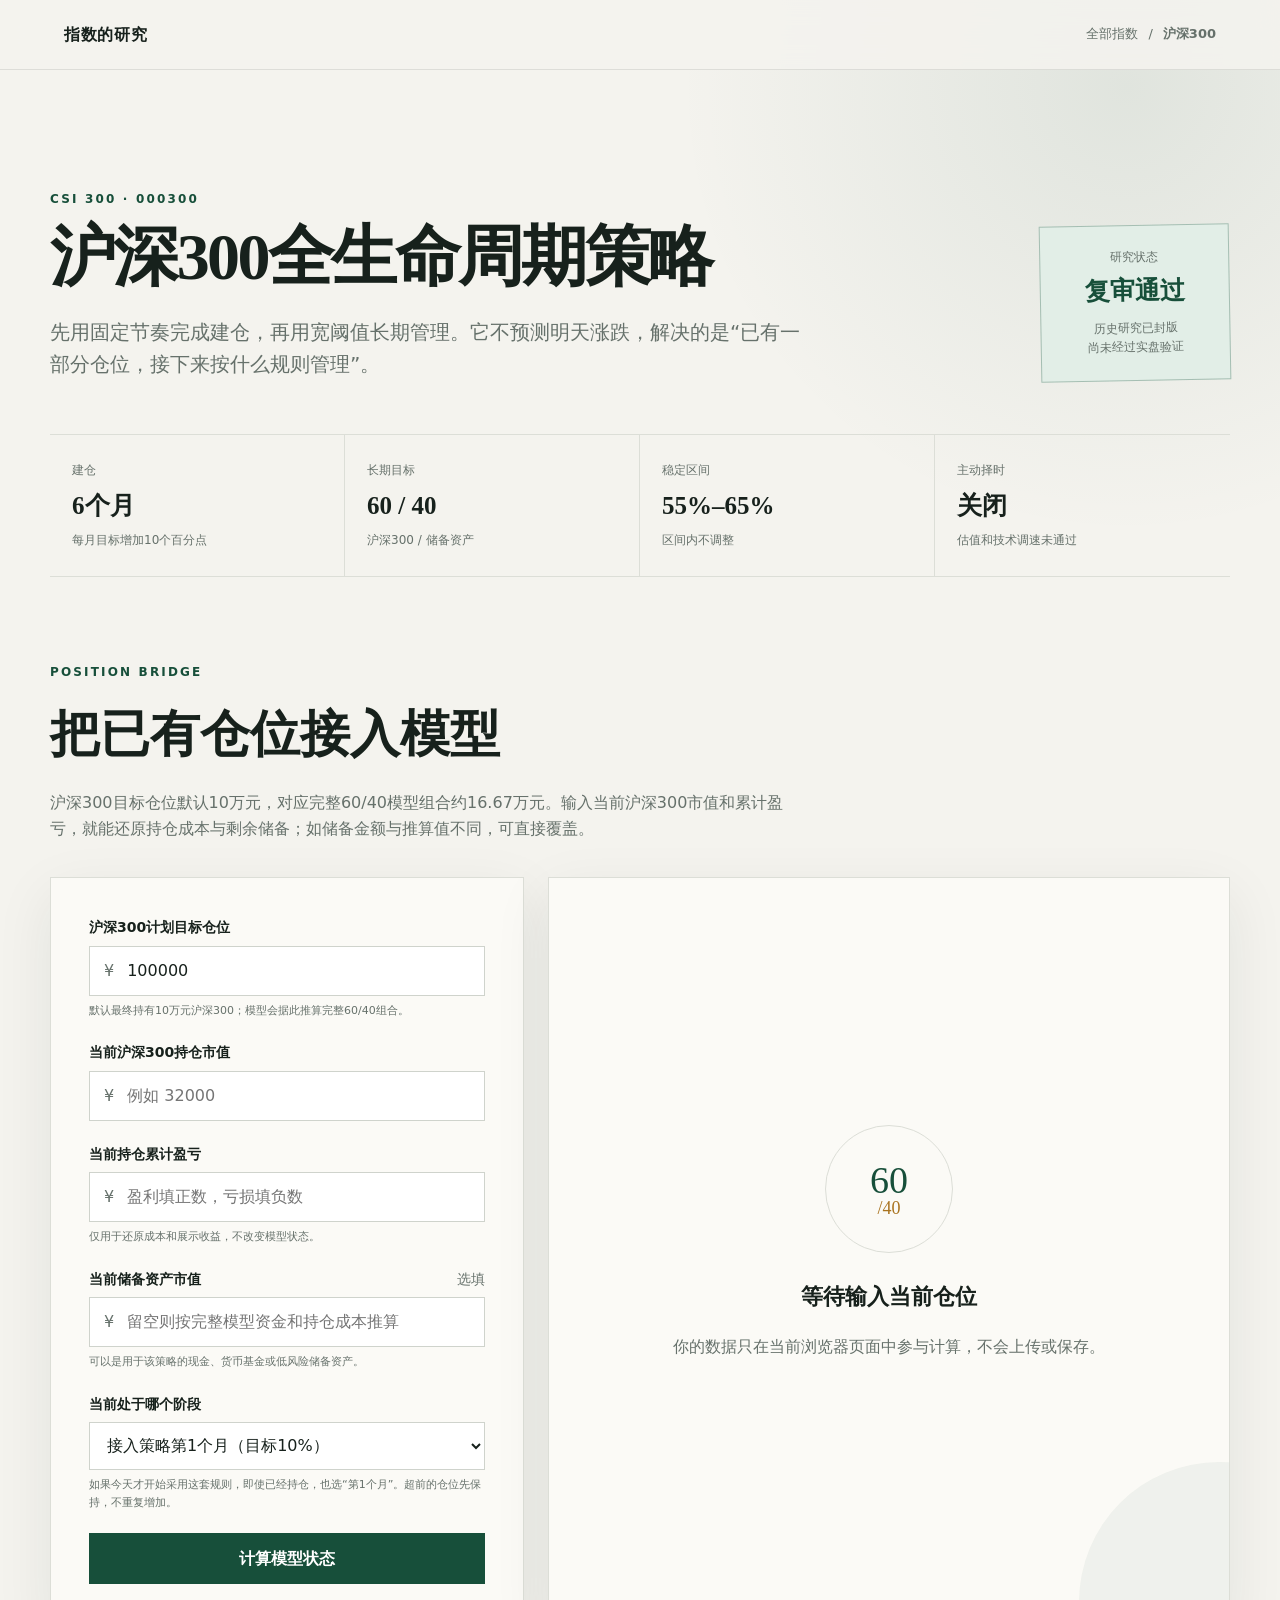
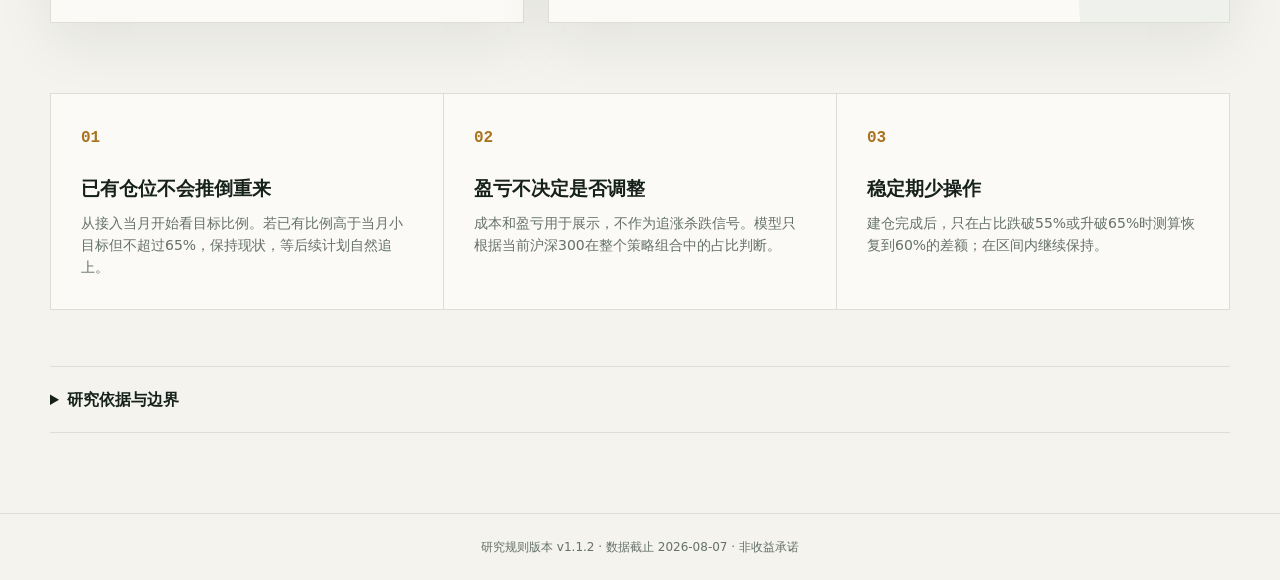
==== hs300/index.html @ 4875aefa "上线沪深300指数研究页面" ====
<!doctype html>
<html lang="zh-CN">
<head>
  <meta charset="utf-8">
  <meta name="viewport" content="width=device-width, initial-scale=1">
  <meta name="description" content="沪深300固定6个月建仓与60/40阈值再平衡研究。">
  <title>沪深300全生命周期策略｜指数的研究</title>
  <link rel="stylesheet" href="../assets/styles.css">
</head>
<body>
  <header class="site-header">
    <a class="brand" href="../">指数的研究</a>
    <nav aria-label="当前位置"><a href="../">全部指数</a><span>/</span><strong>沪深300</strong></nav>
  </header>

  <main class="strategy-shell">
    <section class="hero strategy-hero">
      <div>
        <p class="eyebrow">CSI 300 · 000300</p>
        <h1>沪深300全生命周期策略</h1>
        <p class="hero-copy">先用固定节奏完成建仓，再用宽阈值长期管理。它不预测明天涨跌，解决的是“已有一部分仓位，接下来按什么规则管理”。</p>
      </div>
      <div class="review-stamp">
        <span>研究状态</span>
        <strong>复审通过</strong>
        <small>历史研究已封版<br>尚未经过实盘验证</small>
      </div>
    </section>

    <section class="rule-strip" aria-label="策略规则摘要">
      <div><span>建仓</span><strong>6个月</strong><small>每月目标增加10个百分点</small></div>
      <div><span>长期目标</span><strong>60 / 40</strong><small>沪深300 / 储备资产</small></div>
      <div><span>稳定区间</span><strong>55%–65%</strong><small>区间内不调整</small></div>
      <div><span>主动择时</span><strong>关闭</strong><small>估值和技术调速未通过</small></div>
    </section>

    <section class="calculator-section">
      <div class="section-heading">
        <p class="eyebrow">POSITION BRIDGE</p>
        <h2>把已有仓位接入模型</h2>
        <p>沪深300目标仓位默认10万元，对应完整60/40模型组合约16.67万元。输入当前沪深300市值和累计盈亏，就能还原持仓成本与剩余储备；如储备金额与推算值不同，可直接覆盖。</p>
      </div>

      <div class="calculator-grid">
        <form id="position-form" class="input-card" novalidate>
          <div class="field">
            <label for="capital">沪深300计划目标仓位</label>
            <div class="money-input"><span>¥</span><input id="capital" name="capital" type="number" min="1" step="100" value="100000" inputmode="decimal"></div>
            <small>默认最终持有10万元沪深300；模型会据此推算完整60/40组合。</small>
          </div>

          <div class="field">
            <label for="market-value">当前沪深300持仓市值</label>
            <div class="money-input"><span>¥</span><input id="market-value" name="marketValue" type="number" min="0" step="100" placeholder="例如 32000" inputmode="decimal" required></div>
          </div>

          <div class="field">
            <label for="profit-loss">当前持仓累计盈亏</label>
            <div class="money-input"><span>¥</span><input id="profit-loss" name="profitLoss" type="number" step="100" placeholder="盈利填正数，亏损填负数" inputmode="decimal" required></div>
            <small>仅用于还原成本和展示收益，不改变模型状态。</small>
          </div>

          <div class="field">
            <label for="reserve">当前储备资产市值 <span class="optional">选填</span></label>
            <div class="money-input"><span>¥</span><input id="reserve" name="reserve" type="number" min="0" step="100" placeholder="留空则按完整模型资金和持仓成本推算" inputmode="decimal"></div>
            <small>可以是用于该策略的现金、货币基金或低风险储备资产。</small>
          </div>

          <div class="field">
            <label for="phase">当前处于哪个阶段</label>
            <select id="phase" name="phase">
              <option value="1">接入策略第1个月（目标10%）</option>
              <option value="2">建仓第2个月（目标20%）</option>
              <option value="3">建仓第3个月（目标30%）</option>
              <option value="4">建仓第4个月（目标40%）</option>
              <option value="5">建仓第5个月（目标50%）</option>
              <option value="6">建仓第6个月（校准至60%）</option>
              <option value="steady">已完成建仓（60/40稳定期）</option>
            </select>
            <small>如果今天才开始采用这套规则，即使已经持仓，也选“第1个月”。超前的仓位先保持，不重复增加。</small>
          </div>

          <button class="primary-button" type="submit">计算模型状态</button>
          <p id="form-error" class="form-error" role="alert" hidden></p>
        </form>

        <section id="result-card" class="result-card empty" aria-live="polite">
          <div class="empty-state">
            <div class="empty-icon">60<span>/40</span></div>
            <h3>等待输入当前仓位</h3>
            <p>你的数据只在当前浏览器页面中参与计算，不会上传或保存。</p>
          </div>
        </section>
      </div>
    </section>

    <section class="explain-grid">
      <article>
        <span class="step-no">01</span>
        <h3>已有仓位不会推倒重来</h3>
        <p>从接入当月开始看目标比例。若已有比例高于当月小目标但不超过65%，保持现状，等后续计划自然追上。</p>
      </article>
      <article>
        <span class="step-no">02</span>
        <h3>盈亏不决定是否调整</h3>
        <p>成本和盈亏用于展示，不作为追涨杀跌信号。模型只根据当前沪深300在整个策略组合中的占比判断。</p>
      </article>
      <article>
        <span class="step-no">03</span>
        <h3>稳定期少操作</h3>
        <p>建仓完成后，只在占比跌破55%或升破65%时测算恢复到60%的差额；在区间内继续保持。</p>
      </article>
    </section>

    <details class="methodology">
      <summary>研究依据与边界</summary>
      <div>
        <p>研究比较了立即、3个月、6个月、12个月以及估值/技术调速等候选。固定6个月方案在收益、建仓回撤和现金拖累之间更均衡；主动调速未显示稳健优势，因此没有进入最终规则。</p>
        <ul>
          <li>历史多起点研究不等于未来收益保证。</li>
          <li>模型采用沪深300全收益口径评估财富，页面不提供实时行情。</li>
          <li>测算差额是规则模型输出，不是订单，也未计入具体基金申赎、滑点、税费和个人约束。</li>
          <li>页面不联网读取账户；输入离开或刷新后即清空。</li>
        </ul>
      </div>
    </details>
  </main>

  <footer class="site-footer">研究规则版本 v1.1.2 · 数据截止 2026-08-07 · 非收益承诺</footer>
  <script src="../assets/hs300.js" defer></script>
</body>
</html>
---- assets/styles.css ----
:root {
  --bg: #f4f3ee;
  --paper: #fbfaf6;
  --ink: #17211c;
  --muted: #66716b;
  --line: #dcded7;
  --green: #174f3a;
  --green-soft: #e2eee7;
  --gold: #a9731f;
  --red: #a04435;
  --red-soft: #f8e9e5;
  --blue-soft: #e8eef4;
  --shadow: 0 18px 55px rgba(25, 42, 33, 0.08);
}

* { box-sizing: border-box; }

html { color-scheme: light; }

body {
  margin: 0;
  background:
    radial-gradient(circle at 88% 4%, rgba(23, 79, 58, 0.09), transparent 28rem),
    var(--bg);
  color: var(--ink);
  font-family: Inter, "PingFang SC", "Microsoft YaHei", system-ui, sans-serif;
  line-height: 1.6;
}

a { color: inherit; }

.site-header {
  min-height: 70px;
  padding: 0 clamp(20px, 5vw, 72px);
  display: flex;
  align-items: center;
  justify-content: space-between;
  border-bottom: 1px solid rgba(23, 33, 28, 0.1);
  background: rgba(244, 243, 238, 0.88);
  backdrop-filter: blur(14px);
  position: sticky;
  top: 0;
  z-index: 10;
}

.brand { font-weight: 750; letter-spacing: 0.04em; text-decoration: none; }
.header-note, .site-header nav { color: var(--muted); font-size: 13px; }
.site-header nav { display: flex; gap: 10px; align-items: center; }
.site-header nav a { text-decoration: none; }
.site-header nav a:hover { color: var(--green); }

.home-shell, .strategy-shell {
  width: min(1180px, calc(100% - 40px));
  margin: 0 auto;
}

.hero { padding: clamp(60px, 10vw, 120px) 0 54px; }
.home-hero { max-width: 880px; }
.strategy-hero { display: flex; justify-content: space-between; gap: 40px; align-items: flex-end; }
.strategy-hero > div:first-child { max-width: 790px; }
.eyebrow { margin: 0 0 12px; color: var(--green); font-size: 12px; font-weight: 800; letter-spacing: 0.18em; }
h1 { margin: 0; font-family: Georgia, "Songti SC", serif; font-size: clamp(40px, 6.5vw, 76px); line-height: 1.08; letter-spacing: -0.04em; font-weight: 600; }
.strategy-hero h1 { font-size: clamp(38px, 5.5vw, 66px); }
.hero-copy { max-width: 760px; margin: 24px 0 0; color: var(--muted); font-size: clamp(16px, 2vw, 20px); }

.review-stamp {
  flex: 0 0 190px;
  padding: 22px;
  border: 1px solid rgba(23, 79, 58, 0.3);
  background: var(--green-soft);
  text-align: center;
  transform: rotate(-1deg);
}
.review-stamp span, .review-stamp small { display: block; color: var(--muted); font-size: 12px; }
.review-stamp strong { display: block; margin: 4px 0 8px; color: var(--green); font-family: Georgia, "Songti SC", serif; font-size: 25px; }

.research-grid { display: grid; grid-template-columns: 2fr 1fr; gap: 22px; padding-bottom: 90px; }
.research-card { display: block; padding: 32px; border: 1px solid var(--line); background: var(--paper); box-shadow: var(--shadow); text-decoration: none; transition: transform 180ms ease, border-color 180ms ease; }
a.research-card:hover { transform: translateY(-4px); border-color: rgba(23,79,58,.45); }
.card-topline { display: flex; justify-content: space-between; gap: 12px; align-items: center; }
.index-code { font-family: ui-monospace, monospace; color: var(--muted); }
.status-badge { padding: 4px 9px; border-radius: 99px; font-size: 11px; font-weight: 700; }
.accepted { background: var(--green-soft); color: var(--green); }
.pending { background: #ecece8; color: var(--muted); }
.research-card h2 { margin: 32px 0 8px; font-family: Georgia, "Songti SC", serif; font-size: 36px; }
.research-card p { color: var(--muted); }
.card-metrics { display: flex; flex-wrap: wrap; gap: 20px; padding: 28px 0; margin-top: 24px; border-top: 1px solid var(--line); }
.card-metrics span { display: flex; flex-direction: column; color: var(--muted); font-size: 12px; }
.card-metrics b { color: var(--ink); font-size: 18px; }
.card-link { color: var(--green); font-weight: 700; }
.muted-card { box-shadow: none; opacity: .75; }

.rule-strip {
  display: grid;
  grid-template-columns: repeat(4, 1fr);
  border-top: 1px solid var(--line);
  border-bottom: 1px solid var(--line);
}
.rule-strip > div { padding: 26px 22px; border-right: 1px solid var(--line); }
.rule-strip > div:last-child { border-right: 0; }
.rule-strip span, .rule-strip small { display: block; color: var(--muted); font-size: 12px; }
.rule-strip strong { display: block; margin: 5px 0; font-family: Georgia, "Songti SC", serif; font-size: 25px; }

.calculator-section { padding: 86px 0 70px; }
.section-heading { max-width: 750px; margin-bottom: 36px; }
.section-heading h2 { margin: 0; font-family: Georgia, "Songti SC", serif; font-size: clamp(32px, 4.5vw, 50px); }
.section-heading > p:last-child { color: var(--muted); font-size: 16px; }
.calculator-grid { display: grid; grid-template-columns: minmax(330px, .82fr) minmax(420px, 1.18fr); gap: 24px; align-items: stretch; }
.input-card, .result-card { min-height: 650px; padding: clamp(24px, 3vw, 38px); border: 1px solid var(--line); background: var(--paper); box-shadow: var(--shadow); }
.field { margin-bottom: 22px; }
.field label { display: flex; justify-content: space-between; margin-bottom: 7px; font-weight: 700; font-size: 14px; }
.field small { display: block; margin-top: 6px; color: var(--muted); font-size: 11px; }
.optional { color: var(--muted); font-weight: 400; }
.money-input { display: flex; align-items: center; border: 1px solid #cfd3cc; background: white; }
.money-input:focus-within { outline: 2px solid rgba(23,79,58,.18); border-color: var(--green); }
.money-input span { padding-left: 14px; color: var(--muted); }
input, select { width: 100%; border: 0; background: white; color: var(--ink); font: inherit; min-height: 48px; padding: 11px 13px; outline: none; }
select { border: 1px solid #cfd3cc; }
.primary-button { width: 100%; min-height: 51px; border: 0; background: var(--green); color: white; font: inherit; font-weight: 750; cursor: pointer; }
.primary-button:hover { background: #103d2c; }
.form-error { padding: 10px 12px; background: var(--red-soft); color: var(--red); font-size: 13px; }

.result-card { position: relative; overflow: hidden; }
.result-card::after { content: ""; position: absolute; width: 280px; height: 280px; border-radius: 50%; right: -130px; bottom: -120px; background: rgba(23,79,58,.05); }
.empty-state { height: 100%; display: flex; flex-direction: column; justify-content: center; align-items: center; text-align: center; color: var(--muted); }
.empty-icon { width: 128px; height: 128px; border: 1px solid var(--line); border-radius: 50%; display: grid; place-content: center; color: var(--green); font: 38px/1 Georgia, serif; }
.empty-icon span { font-size: 18px; color: var(--gold); }
.empty-state h3 { margin: 26px 0 4px; color: var(--ink); font-size: 22px; }

.result-head { display: flex; justify-content: space-between; gap: 20px; align-items: flex-start; padding-bottom: 24px; border-bottom: 1px solid var(--line); }
.result-head .eyebrow { margin-bottom: 4px; }
.result-head h3 { margin: 0; font-family: Georgia, "Songti SC", serif; font-size: 31px; }
.action-badge { flex: 0 0 auto; padding: 7px 11px; border-radius: 4px; background: var(--blue-soft); color: #345064; font-size: 12px; font-weight: 800; }
.action-badge.add { background: var(--green-soft); color: var(--green); }
.action-badge.reduce { background: var(--red-soft); color: var(--red); }
.big-number { padding: 34px 0 30px; }
.big-number span { color: var(--muted); font-size: 13px; }
.big-number strong { display: block; font-family: Georgia, "Songti SC", serif; font-size: clamp(42px, 6vw, 68px); line-height: 1.1; }
.big-number small { color: var(--muted); }
.result-metrics { display: grid; grid-template-columns: repeat(2, 1fr); border-top: 1px solid var(--line); border-left: 1px solid var(--line); }
.result-metrics div { padding: 17px; border-right: 1px solid var(--line); border-bottom: 1px solid var(--line); }
.result-metrics span { display: block; color: var(--muted); font-size: 11px; }
.result-metrics strong { font-size: 18px; }
.result-reason { margin: 25px 0 0; padding: 16px 18px; border-left: 3px solid var(--green); background: var(--green-soft); font-size: 14px; }
.result-warning { margin-top: 14px; color: var(--muted); font-size: 11px; }

.explain-grid { display: grid; grid-template-columns: repeat(3, 1fr); gap: 1px; background: var(--line); border: 1px solid var(--line); margin-bottom: 56px; }
.explain-grid article { padding: 30px; background: var(--paper); }
.step-no { color: var(--gold); font-family: ui-monospace, monospace; font-weight: 800; }
.explain-grid h3 { margin: 22px 0 8px; }
.explain-grid p { margin: 0; color: var(--muted); font-size: 14px; }
.methodology { margin-bottom: 80px; border-top: 1px solid var(--line); border-bottom: 1px solid var(--line); }
.methodology summary { padding: 20px 0; cursor: pointer; font-weight: 750; }
.methodology > div { max-width: 850px; padding: 0 0 24px; color: var(--muted); font-size: 14px; }

.site-footer { padding: 24px 20px; border-top: 1px solid var(--line); color: var(--muted); text-align: center; font-size: 12px; }

@media (max-width: 820px) {
  .strategy-hero { align-items: flex-start; flex-direction: column; }
  .review-stamp { align-self: flex-start; }
  .research-grid, .calculator-grid { grid-template-columns: 1fr; }
  .rule-strip { grid-template-columns: repeat(2, 1fr); }
  .rule-strip > div:nth-child(2) { border-right: 0; }
  .rule-strip > div:nth-child(-n+2) { border-bottom: 1px solid var(--line); }
  .input-card, .result-card { min-height: auto; }
  .result-card { min-height: 520px; }
  .explain-grid { grid-template-columns: 1fr; }
}

@media (max-width: 520px) {
  .home-shell, .strategy-shell { width: min(100% - 28px, 1180px); }
  .site-header { padding: 0 14px; }
  .site-header nav strong, .header-note { display: none; }
  .hero { padding-top: 48px; }
  h1 { font-size: 41px; }
  .rule-strip { margin-left: -14px; margin-right: -14px; }
  .rule-strip > div { padding: 20px 14px; }
  .calculator-section { padding-top: 60px; }
  .input-card, .result-card { padding: 22px 18px; }
  .result-head { flex-direction: column; }
  .big-number strong { font-size: 44px; }
}
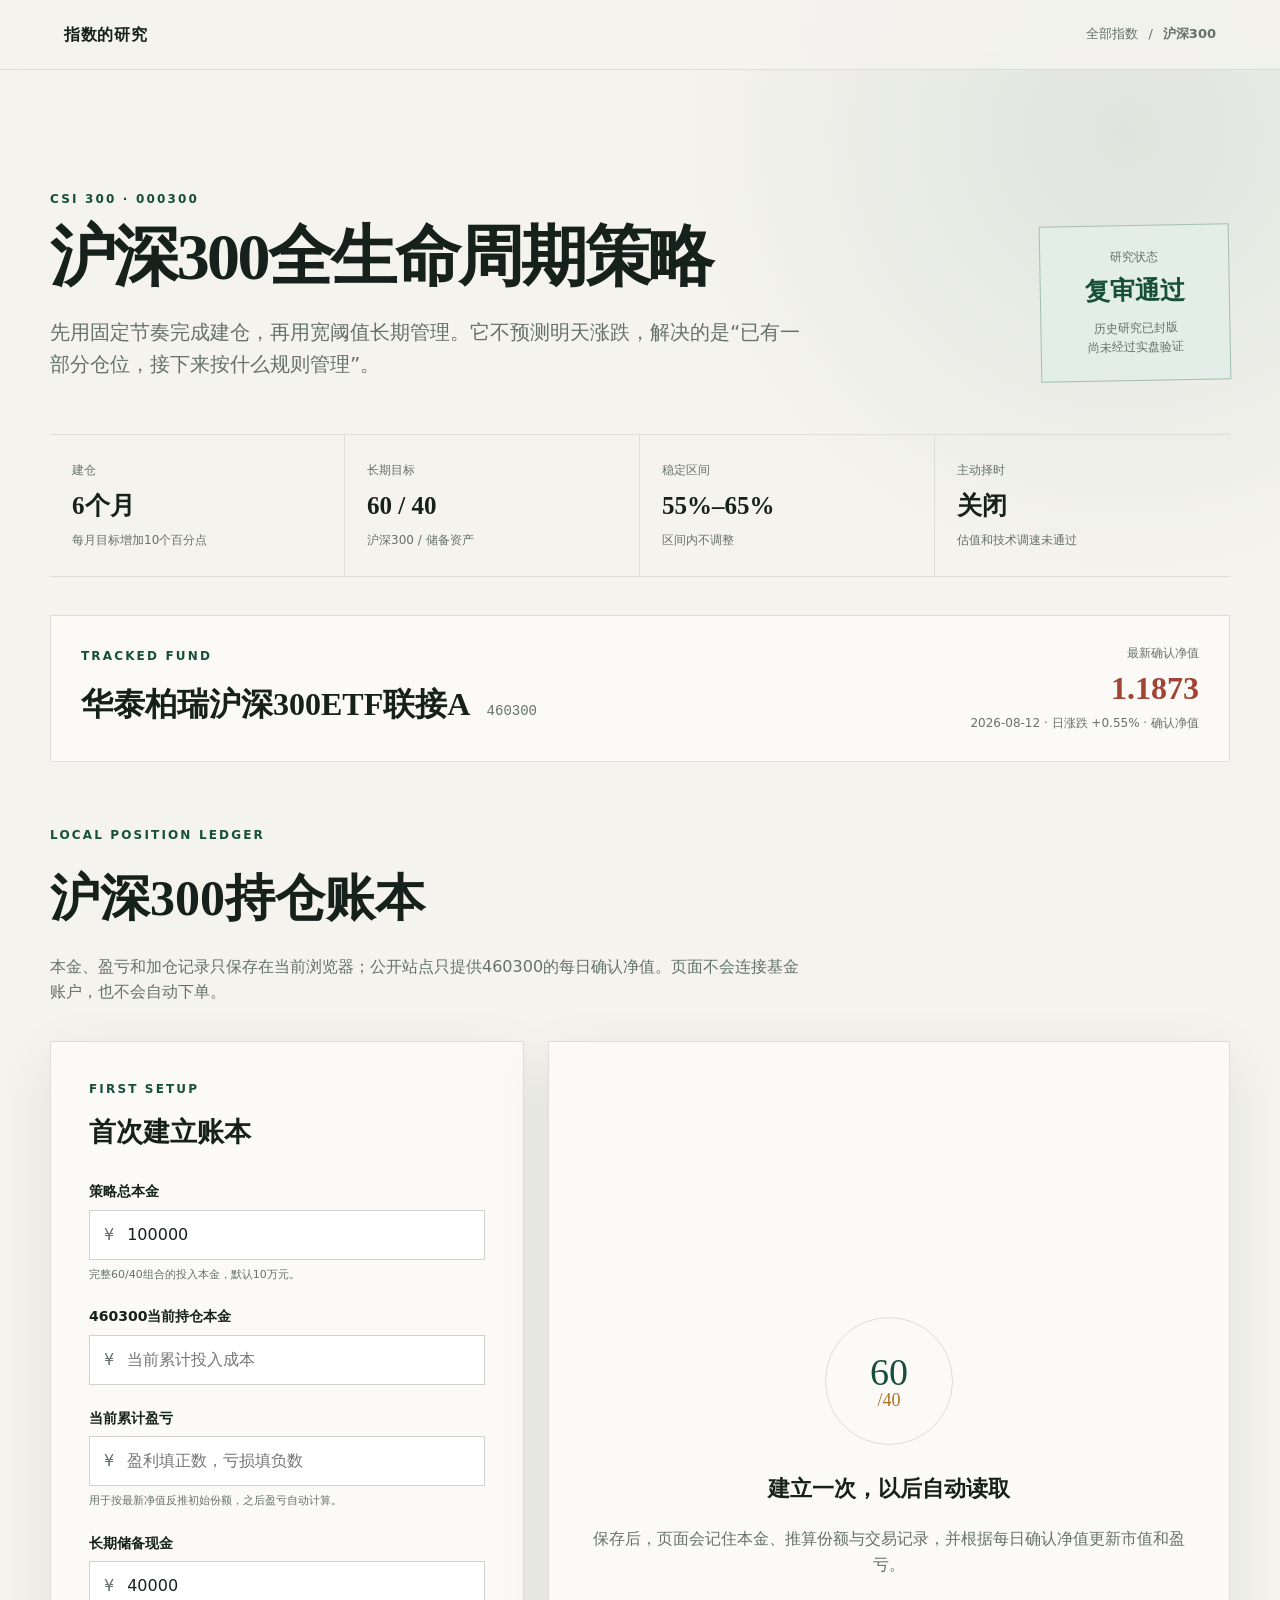
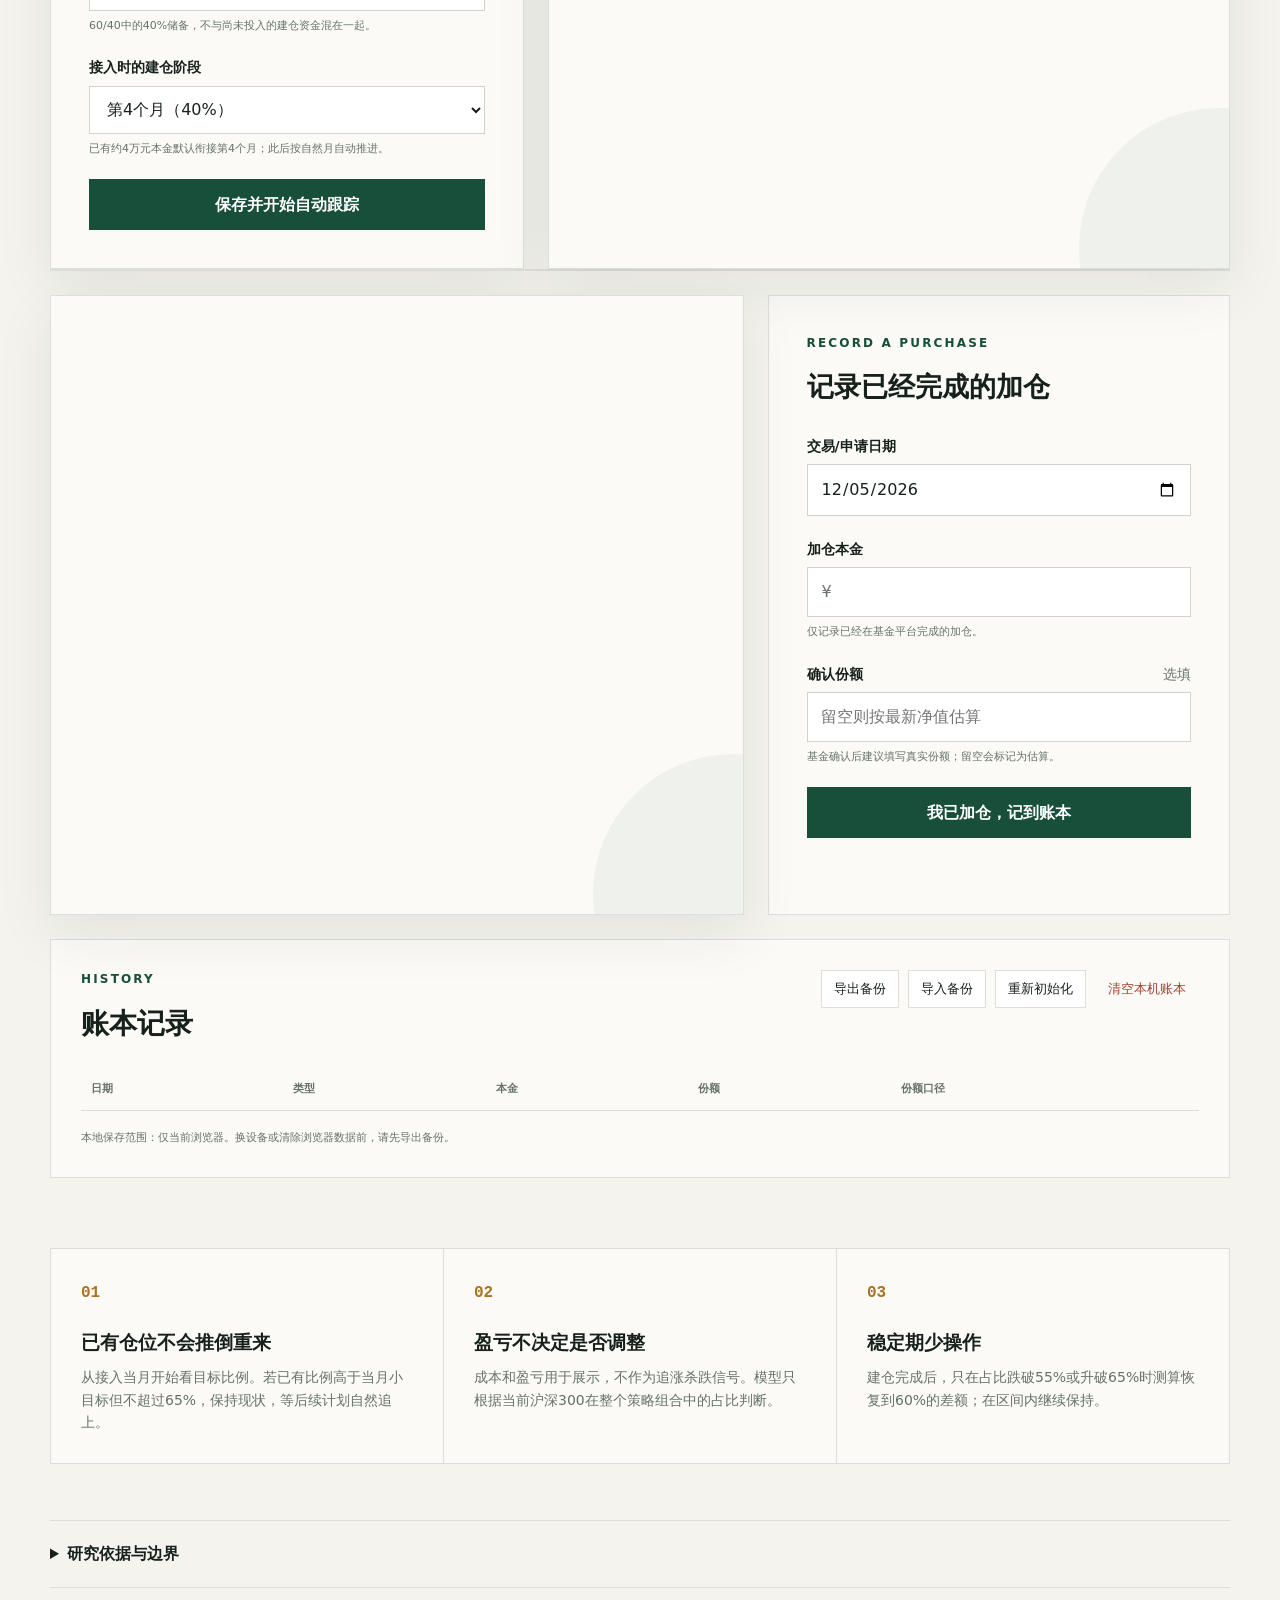
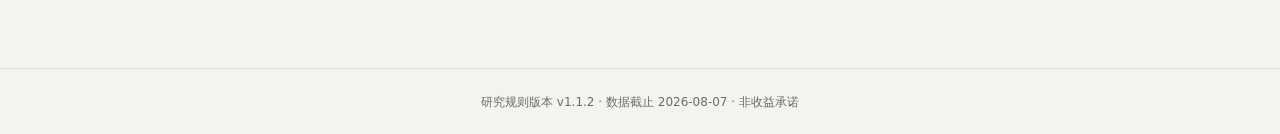
==== commit b25a6139: "增加460300本地持仓账本和自动净值" ====
--- a/hs300/index.html
+++ b/hs300/index.html
@@ -34,62 +34,125 @@
       <div><span>主动择时</span><strong>关闭</strong><small>估值和技术调速未通过</small></div>
     </section>
 
-    <section class="calculator-section">
+    <section id="fund-market" class="fund-market" aria-live="polite">
+      <div>
+        <p class="eyebrow">TRACKED FUND</p>
+        <h2>华泰柏瑞沪深300ETF联接A <span>460300</span></h2>
+      </div>
+      <div class="nav-quote">
+        <span>最新确认净值</span>
+        <strong id="latest-nav">读取中…</strong>
+        <small id="latest-nav-meta">正在读取每日净值</small>
+      </div>
+    </section>
+
+    <section class="calculator-section ledger-section">
       <div class="section-heading">
-        <p class="eyebrow">POSITION BRIDGE</p>
-        <h2>把已有仓位接入模型</h2>
-        <p>沪深300目标仓位默认10万元，对应完整60/40模型组合约16.67万元。输入当前沪深300市值和累计盈亏，就能还原持仓成本与剩余储备；如储备金额与推算值不同，可直接覆盖。</p>
+        <p class="eyebrow">LOCAL POSITION LEDGER</p>
+        <h2>沪深300持仓账本</h2>
+        <p>本金、盈亏和加仓记录只保存在当前浏览器；公开站点只提供460300的每日确认净值。页面不会连接基金账户，也不会自动下单。</p>
       </div>
 
-      <div class="calculator-grid">
-        <form id="position-form" class="input-card" novalidate>
+      <div id="setup-panel" class="calculator-grid">
+        <form id="setup-form" class="input-card" novalidate>
+          <p class="eyebrow">FIRST SETUP</p>
+          <h3 class="form-title">首次建立账本</h3>
           <div class="field">
-            <label for="capital">沪深300计划目标仓位</label>
-            <div class="money-input"><span>¥</span><input id="capital" name="capital" type="number" min="1" step="100" value="100000" inputmode="decimal"></div>
-            <small>默认最终持有10万元沪深300；模型会据此推算完整60/40组合。</small>
+            <label for="total-principal">策略总本金</label>
+            <div class="money-input"><span>¥</span><input id="total-principal" type="number" min="1" step="100" value="100000" inputmode="decimal"></div>
+            <small>完整60/40组合的投入本金，默认10万元。</small>
           </div>
 
           <div class="field">
-            <label for="market-value">当前沪深300持仓市值</label>
-            <div class="money-input"><span>¥</span><input id="market-value" name="marketValue" type="number" min="0" step="100" placeholder="例如 32000" inputmode="decimal" required></div>
+            <label for="fund-cost">460300当前持仓本金</label>
+            <div class="money-input"><span>¥</span><input id="fund-cost" type="number" min="0" step="0.01" placeholder="当前累计投入成本" inputmode="decimal" required></div>
           </div>
 
           <div class="field">
-            <label for="profit-loss">当前持仓累计盈亏</label>
-            <div class="money-input"><span>¥</span><input id="profit-loss" name="profitLoss" type="number" step="100" placeholder="盈利填正数，亏损填负数" inputmode="decimal" required></div>
-            <small>仅用于还原成本和展示收益，不改变模型状态。</small>
+            <label for="initial-profit">当前累计盈亏</label>
+            <div class="money-input"><span>¥</span><input id="initial-profit" type="number" step="0.01" placeholder="盈利填正数，亏损填负数" inputmode="decimal" required></div>
+            <small>用于按最新净值反推初始份额，之后盈亏自动计算。</small>
           </div>
 
           <div class="field">
-            <label for="reserve">当前储备资产市值 <span class="optional">选填</span></label>
-            <div class="money-input"><span>¥</span><input id="reserve" name="reserve" type="number" min="0" step="100" placeholder="留空则按完整模型资金和持仓成本推算" inputmode="decimal"></div>
-            <small>可以是用于该策略的现金、货币基金或低风险储备资产。</small>
+            <label for="reserve-cash">长期储备现金</label>
+            <div class="money-input"><span>¥</span><input id="reserve-cash" type="number" min="0" step="0.01" value="40000" inputmode="decimal"></div>
+            <small>60/40中的40%储备，不与尚未投入的建仓资金混在一起。</small>
           </div>
 
           <div class="field">
-            <label for="phase">当前处于哪个阶段</label>
-            <select id="phase" name="phase">
-              <option value="1">接入策略第1个月（目标10%）</option>
-              <option value="2">建仓第2个月（目标20%）</option>
-              <option value="3">建仓第3个月（目标30%）</option>
-              <option value="4">建仓第4个月（目标40%）</option>
-              <option value="5">建仓第5个月（目标50%）</option>
-              <option value="6">建仓第6个月（校准至60%）</option>
-              <option value="steady">已完成建仓（60/40稳定期）</option>
+            <label for="starting-stage">接入时的建仓阶段</label>
+            <select id="starting-stage">
+              <option value="1">第1个月（10%）</option>
+              <option value="2">第2个月（20%）</option>
+              <option value="3">第3个月（30%）</option>
+              <option value="4" selected>第4个月（40%）</option>
+              <option value="5">第5个月（50%）</option>
+              <option value="6">第6个月（60%）</option>
+              <option value="steady">已完成建仓</option>
             </select>
-            <small>如果今天才开始采用这套规则，即使已经持仓，也选“第1个月”。超前的仓位先保持，不重复增加。</small>
+            <small>已有约4万元本金默认衔接第4个月；此后按自然月自动推进。</small>
           </div>
 
-          <button class="primary-button" type="submit">计算模型状态</button>
-          <p id="form-error" class="form-error" role="alert" hidden></p>
+          <button class="primary-button" type="submit">保存并开始自动跟踪</button>
+          <p id="setup-error" class="form-error" role="alert" hidden></p>
         </form>
 
-        <section id="result-card" class="result-card empty" aria-live="polite">
+        <section class="result-card empty">
           <div class="empty-state">
             <div class="empty-icon">60<span>/40</span></div>
-            <h3>等待输入当前仓位</h3>
-            <p>你的数据只在当前浏览器页面中参与计算，不会上传或保存。</p>
+            <h3>建立一次，以后自动读取</h3>
+            <p>保存后，页面会记住本金、推算份额与交易记录，并根据每日确认净值更新市值和盈亏。</p>
           </div>
+        </section>
+      </div>
+
+      <div id="dashboard" class="dashboard" hidden>
+        <section id="account-summary" class="summary-grid" aria-live="polite"></section>
+
+        <div class="dashboard-grid">
+          <section id="signal-card" class="result-card" aria-live="polite"></section>
+
+          <form id="buy-form" class="input-card compact-card" novalidate>
+            <p class="eyebrow">RECORD A PURCHASE</p>
+            <h3 class="form-title">记录已经完成的加仓</h3>
+            <div class="field">
+              <label for="buy-date">交易/申请日期</label>
+              <input id="buy-date" class="border-input" type="date" required>
+            </div>
+            <div class="field">
+              <label for="buy-amount">加仓本金</label>
+              <div class="money-input"><span>¥</span><input id="buy-amount" type="number" min="0.01" step="0.01" inputmode="decimal" required></div>
+              <small id="recommend-note">仅记录已经在基金平台完成的加仓。</small>
+            </div>
+            <div class="field">
+              <label for="buy-shares">确认份额 <span class="optional">选填</span></label>
+              <input id="buy-shares" class="border-input" type="number" min="0" step="0.0001" placeholder="留空则按最新净值估算" inputmode="decimal">
+              <small>基金确认后建议填写真实份额；留空会标记为估算。</small>
+            </div>
+            <button class="primary-button" type="submit">我已加仓，记到账本</button>
+            <p id="buy-error" class="form-error" role="alert" hidden></p>
+          </form>
+        </div>
+
+        <section class="ledger-history">
+          <div class="history-head">
+            <div><p class="eyebrow">HISTORY</p><h3>账本记录</h3></div>
+            <div class="ledger-actions">
+              <button id="export-ledger" class="secondary-button" type="button">导出备份</button>
+              <button id="import-ledger" class="secondary-button" type="button">导入备份</button>
+              <input id="import-file" type="file" accept="application/json,.json" hidden>
+              <button id="edit-ledger" class="secondary-button" type="button">重新初始化</button>
+              <button id="clear-ledger" class="text-button danger" type="button">清空本机账本</button>
+            </div>
+          </div>
+          <div class="table-wrap">
+            <table>
+              <thead><tr><th>日期</th><th>类型</th><th>本金</th><th>份额</th><th>份额口径</th></tr></thead>
+              <tbody id="transaction-list"></tbody>
+            </table>
+          </div>
+          <p class="privacy-note">本地保存范围：仅当前浏览器。换设备或清除浏览器数据前，请先导出备份。</p>
         </section>
       </div>
     </section>
@@ -120,7 +183,8 @@
           <li>历史多起点研究不等于未来收益保证。</li>
           <li>模型采用沪深300全收益口径评估财富，页面不提供实时行情。</li>
           <li>测算差额是规则模型输出，不是订单，也未计入具体基金申赎、滑点、税费和个人约束。</li>
-          <li>页面不联网读取账户；输入离开或刷新后即清空。</li>
+          <li>页面不联网读取账户；个人账本保存在当前浏览器 localStorage，可由用户清空或导出。</li>
+          <li>基金净值为公开的交易日确认净值，不是盘中估值；申购份额以基金公司最终确认为准。</li>
         </ul>
       </div>
     </details>
--- a/assets/styles.css
+++ b/assets/styles.css
@@ -101,12 +101,32 @@
 .rule-strip span, .rule-strip small { display: block; color: var(--muted); font-size: 12px; }
 .rule-strip strong { display: block; margin: 5px 0; font-family: Georgia, "Songti SC", serif; font-size: 25px; }
 
+.fund-market {
+  margin-top: 38px;
+  padding: 28px 30px;
+  display: flex;
+  justify-content: space-between;
+  align-items: center;
+  gap: 24px;
+  border: 1px solid var(--line);
+  background: var(--paper);
+}
+.fund-market h2 { margin: 0; font-family: Georgia, "Songti SC", serif; font-size: clamp(22px, 3vw, 32px); }
+.fund-market h2 span { margin-left: 10px; color: var(--muted); font: 14px ui-monospace, monospace; }
+.nav-quote { min-width: 220px; text-align: right; }
+.nav-quote span, .nav-quote small { display: block; color: var(--muted); font-size: 12px; }
+.nav-quote strong { display: block; font-family: Georgia, serif; font-size: 32px; }
+.nav-up { color: var(--red) !important; }
+.nav-down { color: var(--green) !important; }
+
 .calculator-section { padding: 86px 0 70px; }
+.ledger-section { padding-top: 64px; }
 .section-heading { max-width: 750px; margin-bottom: 36px; }
 .section-heading h2 { margin: 0; font-family: Georgia, "Songti SC", serif; font-size: clamp(32px, 4.5vw, 50px); }
 .section-heading > p:last-child { color: var(--muted); font-size: 16px; }
 .calculator-grid { display: grid; grid-template-columns: minmax(330px, .82fr) minmax(420px, 1.18fr); gap: 24px; align-items: stretch; }
 .input-card, .result-card { min-height: 650px; padding: clamp(24px, 3vw, 38px); border: 1px solid var(--line); background: var(--paper); box-shadow: var(--shadow); }
+.form-title { margin: 0 0 26px; font-family: Georgia, "Songti SC", serif; font-size: 27px; }
 .field { margin-bottom: 22px; }
 .field label { display: flex; justify-content: space-between; margin-bottom: 7px; font-weight: 700; font-size: 14px; }
 .field small { display: block; margin-top: 6px; color: var(--muted); font-size: 11px; }
@@ -116,6 +136,7 @@
 .money-input span { padding-left: 14px; color: var(--muted); }
 input, select { width: 100%; border: 0; background: white; color: var(--ink); font: inherit; min-height: 48px; padding: 11px 13px; outline: none; }
 select { border: 1px solid #cfd3cc; }
+.border-input { border: 1px solid #cfd3cc; }
 .primary-button { width: 100%; min-height: 51px; border: 0; background: var(--green); color: white; font: inherit; font-weight: 750; cursor: pointer; }
 .primary-button:hover { background: #103d2c; }
 .form-error { padding: 10px 12px; background: var(--red-soft); color: var(--red); font-size: 13px; }
@@ -144,6 +165,31 @@
 .result-reason { margin: 25px 0 0; padding: 16px 18px; border-left: 3px solid var(--green); background: var(--green-soft); font-size: 14px; }
 .result-warning { margin-top: 14px; color: var(--muted); font-size: 11px; }
 
+.dashboard { display: grid; gap: 24px; }
+.summary-grid { display: grid; grid-template-columns: repeat(5, 1fr); border: 1px solid var(--line); background: var(--paper); }
+.summary-grid > div { padding: 20px; border-right: 1px solid var(--line); }
+.summary-grid > div:last-child { border-right: 0; }
+.summary-grid span { display: block; color: var(--muted); font-size: 11px; }
+.summary-grid strong { display: block; margin-top: 3px; font-size: 20px; }
+.summary-grid small { color: var(--muted); font-size: 10px; }
+.positive { color: var(--red); }
+.negative { color: var(--green); }
+.dashboard-grid { display: grid; grid-template-columns: minmax(420px, 1.2fr) minmax(320px, .8fr); gap: 24px; }
+.dashboard-grid .result-card, .compact-card { min-height: 620px; }
+.compact-card { box-shadow: none; }
+.ledger-history { padding: 30px; border: 1px solid var(--line); background: var(--paper); }
+.history-head { display: flex; justify-content: space-between; align-items: flex-start; gap: 20px; }
+.history-head h3 { margin: 0; font-family: Georgia, "Songti SC", serif; font-size: 28px; }
+.ledger-actions { display: flex; flex-wrap: wrap; gap: 9px; }
+.secondary-button, .text-button { min-height: 38px; padding: 7px 12px; border: 1px solid var(--line); background: white; color: var(--ink); cursor: pointer; }
+.text-button { border-color: transparent; background: transparent; }
+.danger { color: var(--red); }
+.table-wrap { margin-top: 22px; overflow-x: auto; }
+table { width: 100%; border-collapse: collapse; font-size: 13px; }
+th, td { padding: 12px 10px; border-bottom: 1px solid var(--line); text-align: left; white-space: nowrap; }
+th { color: var(--muted); font-size: 11px; }
+.privacy-note { margin: 18px 0 0; color: var(--muted); font-size: 11px; }
+
 .explain-grid { display: grid; grid-template-columns: repeat(3, 1fr); gap: 1px; background: var(--line); border: 1px solid var(--line); margin-bottom: 56px; }
 .explain-grid article { padding: 30px; background: var(--paper); }
 .step-no { color: var(--gold); font-family: ui-monospace, monospace; font-weight: 800; }
@@ -159,6 +205,11 @@
   .strategy-hero { align-items: flex-start; flex-direction: column; }
   .review-stamp { align-self: flex-start; }
   .research-grid, .calculator-grid { grid-template-columns: 1fr; }
+  .dashboard-grid { grid-template-columns: 1fr; }
+  .summary-grid { grid-template-columns: repeat(2, 1fr); }
+  .summary-grid > div { border-bottom: 1px solid var(--line); }
+  .summary-grid > div:nth-child(even) { border-right: 0; }
+  .summary-grid > div:last-child { grid-column: 1 / -1; border-bottom: 0; }
   .rule-strip { grid-template-columns: repeat(2, 1fr); }
   .rule-strip > div:nth-child(2) { border-right: 0; }
   .rule-strip > div:nth-child(-n+2) { border-bottom: 1px solid var(--line); }
@@ -178,5 +229,7 @@
   .calculator-section { padding-top: 60px; }
   .input-card, .result-card { padding: 22px 18px; }
   .result-head { flex-direction: column; }
+  .fund-market, .history-head { flex-direction: column; align-items: flex-start; }
+  .nav-quote { min-width: 0; text-align: left; }
   .big-number strong { font-size: 44px; }
 }
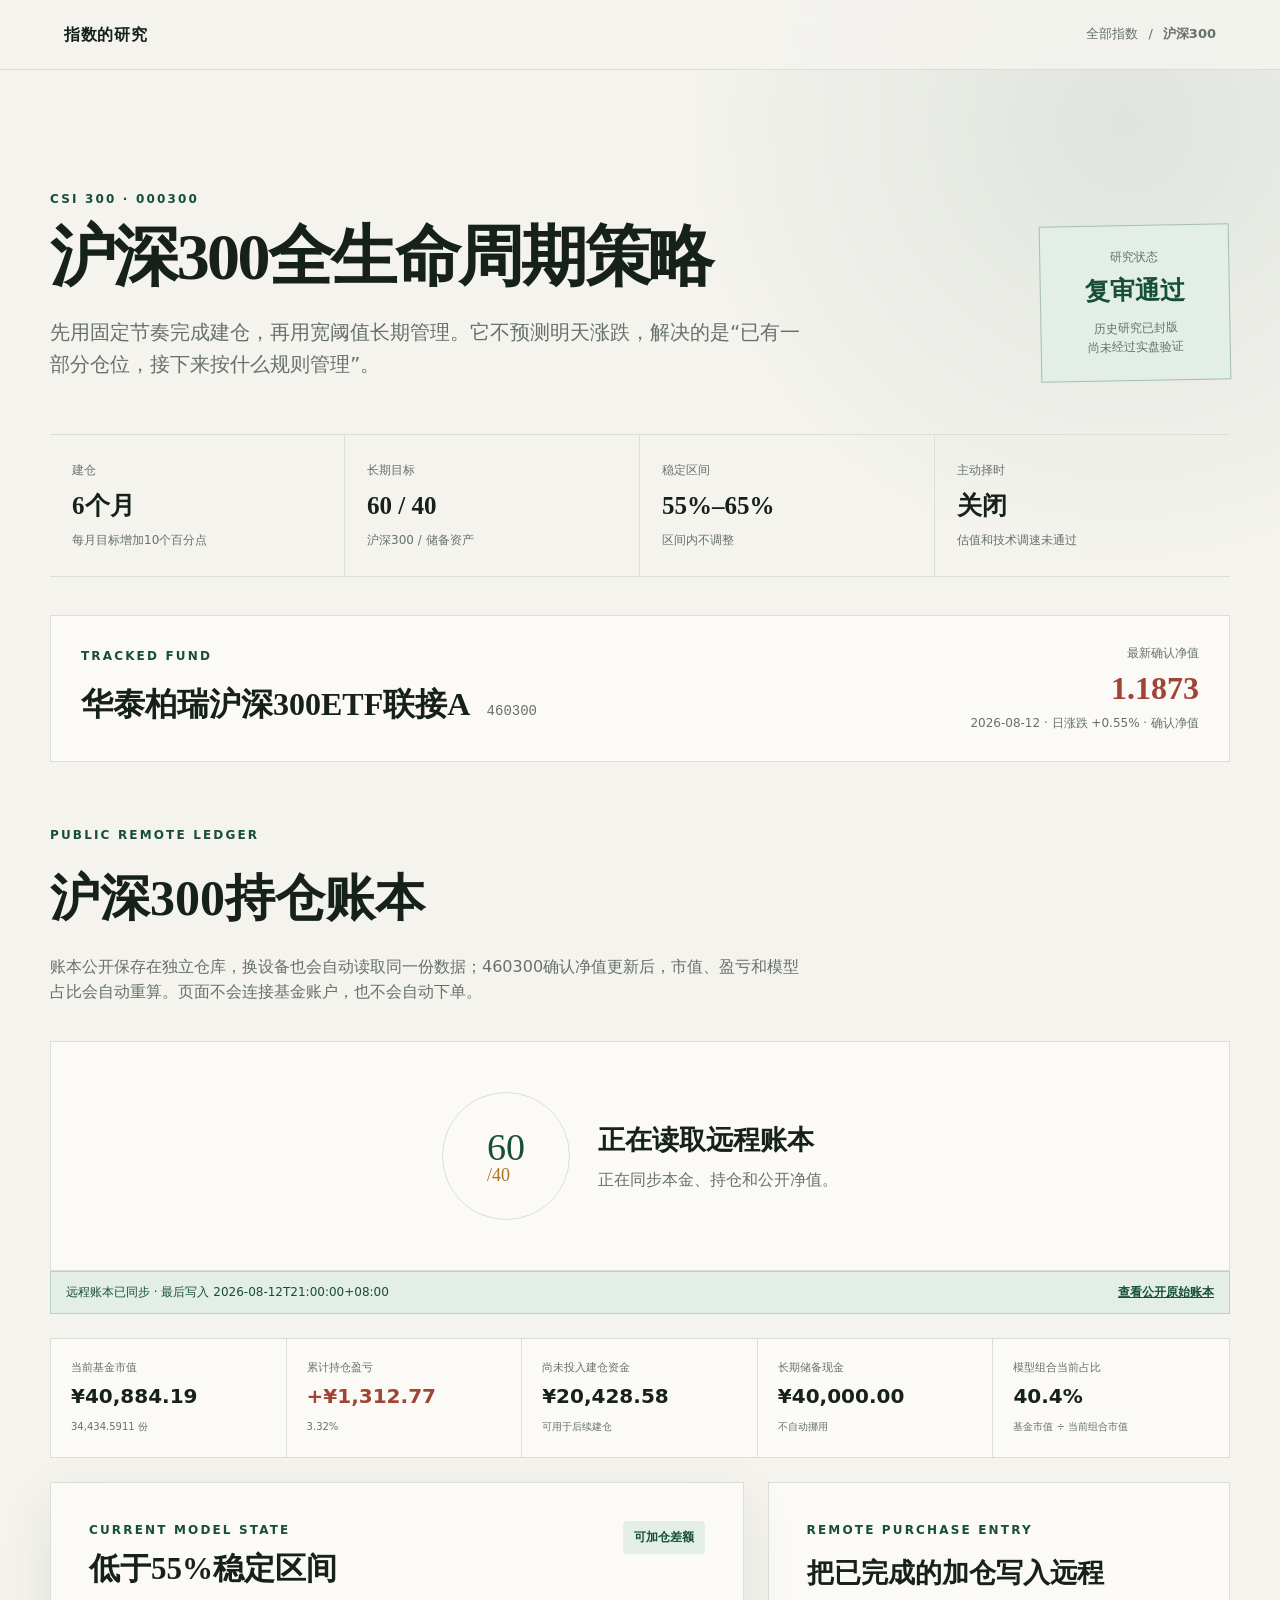
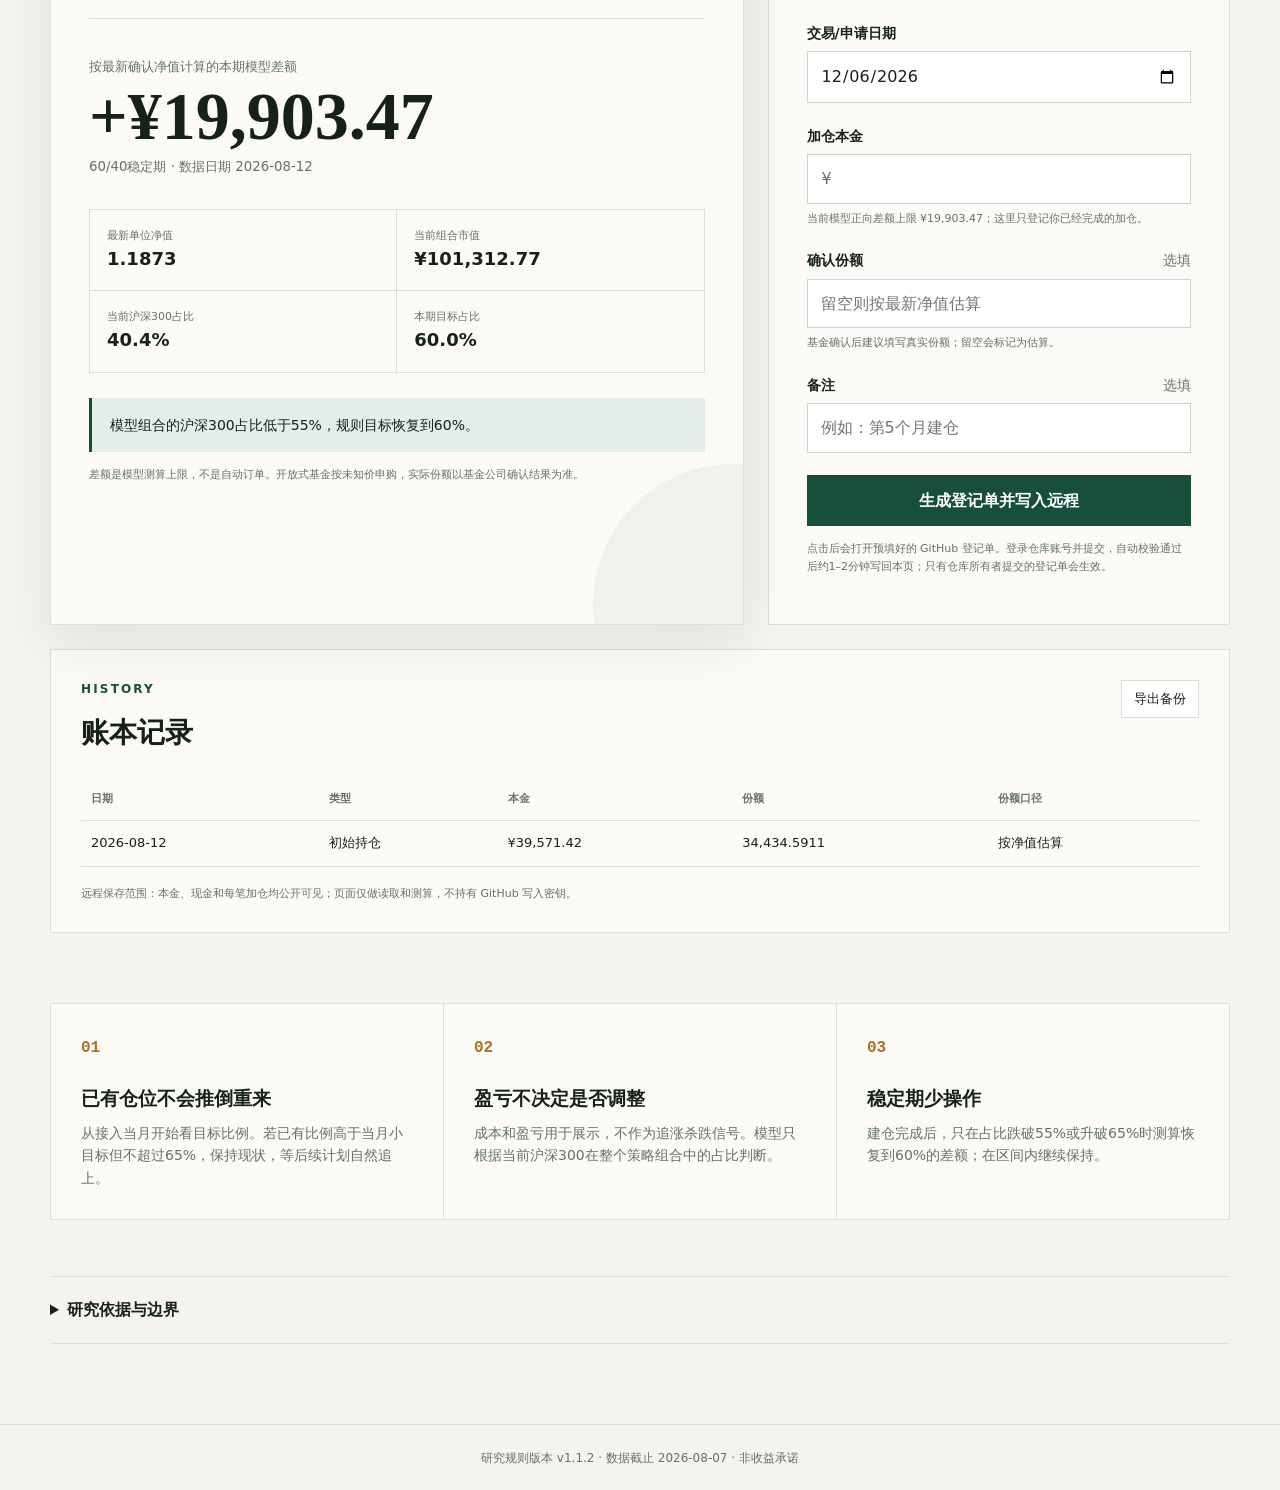
==== commit 32240218: "将460300持仓账本迁移到远程" ====
--- a/hs300/index.html
+++ b/hs300/index.html
@@ -48,74 +48,26 @@
 
     <section class="calculator-section ledger-section">
       <div class="section-heading">
-        <p class="eyebrow">LOCAL POSITION LEDGER</p>
+        <p class="eyebrow">PUBLIC REMOTE LEDGER</p>
         <h2>沪深300持仓账本</h2>
-        <p>本金、盈亏和加仓记录只保存在当前浏览器；公开站点只提供460300的每日确认净值。页面不会连接基金账户，也不会自动下单。</p>
+        <p>账本公开保存在独立仓库，换设备也会自动读取同一份数据；460300确认净值更新后，市值、盈亏和模型占比会自动重算。页面不会连接基金账户，也不会自动下单。</p>
       </div>
 
-      <div id="setup-panel" class="calculator-grid">
-        <form id="setup-form" class="input-card" novalidate>
-          <p class="eyebrow">FIRST SETUP</p>
-          <h3 class="form-title">首次建立账本</h3>
-          <div class="field">
-            <label for="total-principal">策略总本金</label>
-            <div class="money-input"><span>¥</span><input id="total-principal" type="number" min="1" step="100" value="100000" inputmode="decimal"></div>
-            <small>完整60/40组合的投入本金，默认10万元。</small>
-          </div>
-
-          <div class="field">
-            <label for="fund-cost">460300当前持仓本金</label>
-            <div class="money-input"><span>¥</span><input id="fund-cost" type="number" min="0" step="0.01" placeholder="当前累计投入成本" inputmode="decimal" required></div>
-          </div>
-
-          <div class="field">
-            <label for="initial-profit">当前累计盈亏</label>
-            <div class="money-input"><span>¥</span><input id="initial-profit" type="number" step="0.01" placeholder="盈利填正数，亏损填负数" inputmode="decimal" required></div>
-            <small>用于按最新净值反推初始份额，之后盈亏自动计算。</small>
-          </div>
-
-          <div class="field">
-            <label for="reserve-cash">长期储备现金</label>
-            <div class="money-input"><span>¥</span><input id="reserve-cash" type="number" min="0" step="0.01" value="40000" inputmode="decimal"></div>
-            <small>60/40中的40%储备，不与尚未投入的建仓资金混在一起。</small>
-          </div>
-
-          <div class="field">
-            <label for="starting-stage">接入时的建仓阶段</label>
-            <select id="starting-stage">
-              <option value="1">第1个月（10%）</option>
-              <option value="2">第2个月（20%）</option>
-              <option value="3">第3个月（30%）</option>
-              <option value="4" selected>第4个月（40%）</option>
-              <option value="5">第5个月（50%）</option>
-              <option value="6">第6个月（60%）</option>
-              <option value="steady">已完成建仓</option>
-            </select>
-            <small>已有约4万元本金默认衔接第4个月；此后按自然月自动推进。</small>
-          </div>
-
-          <button class="primary-button" type="submit">保存并开始自动跟踪</button>
-          <p id="setup-error" class="form-error" role="alert" hidden></p>
-        </form>
-
-        <section class="result-card empty">
-          <div class="empty-state">
-            <div class="empty-icon">60<span>/40</span></div>
-            <h3>建立一次，以后自动读取</h3>
-            <p>保存后，页面会记住本金、推算份额与交易记录，并根据每日确认净值更新市值和盈亏。</p>
-          </div>
-        </section>
-      </div>
+      <section id="ledger-loading" class="ledger-loading" aria-live="polite">
+        <div class="empty-icon">60<span>/40</span></div>
+        <div><h3>正在读取远程账本</h3><p id="ledger-loading-note">正在同步本金、持仓和公开净值。</p></div>
+      </section>
 
       <div id="dashboard" class="dashboard" hidden>
+        <div class="remote-status"><span id="ledger-source-status">远程账本已同步</span><a href="https://github.com/ah9102ah-cmyk/index-research/blob/main/data/ledger-460300.json" target="_blank" rel="noopener">查看公开原始账本</a></div>
         <section id="account-summary" class="summary-grid" aria-live="polite"></section>
 
         <div class="dashboard-grid">
           <section id="signal-card" class="result-card" aria-live="polite"></section>
 
           <form id="buy-form" class="input-card compact-card" novalidate>
-            <p class="eyebrow">RECORD A PURCHASE</p>
-            <h3 class="form-title">记录已经完成的加仓</h3>
+            <p class="eyebrow">REMOTE PURCHASE ENTRY</p>
+            <h3 class="form-title">把已完成的加仓写入远程</h3>
             <div class="field">
               <label for="buy-date">交易/申请日期</label>
               <input id="buy-date" class="border-input" type="date" required>
@@ -130,8 +82,13 @@
               <input id="buy-shares" class="border-input" type="number" min="0" step="0.0001" placeholder="留空则按最新净值估算" inputmode="decimal">
               <small>基金确认后建议填写真实份额；留空会标记为估算。</small>
             </div>
-            <button class="primary-button" type="submit">我已加仓，记到账本</button>
+            <div class="field">
+              <label for="buy-note">备注 <span class="optional">选填</span></label>
+              <input id="buy-note" class="border-input" type="text" maxlength="100" placeholder="例如：第5个月建仓">
+            </div>
+            <button class="primary-button" type="submit">生成登记单并写入远程</button>
             <p id="buy-error" class="form-error" role="alert" hidden></p>
+            <p class="remote-entry-note">点击后会打开预填好的 GitHub 登记单。登录仓库账号并提交，自动校验通过后约1–2分钟写回本页；只有仓库所有者提交的登记单会生效。</p>
           </form>
         </div>
 
@@ -140,10 +97,6 @@
             <div><p class="eyebrow">HISTORY</p><h3>账本记录</h3></div>
             <div class="ledger-actions">
               <button id="export-ledger" class="secondary-button" type="button">导出备份</button>
-              <button id="import-ledger" class="secondary-button" type="button">导入备份</button>
-              <input id="import-file" type="file" accept="application/json,.json" hidden>
-              <button id="edit-ledger" class="secondary-button" type="button">重新初始化</button>
-              <button id="clear-ledger" class="text-button danger" type="button">清空本机账本</button>
             </div>
           </div>
           <div class="table-wrap">
@@ -152,7 +105,7 @@
               <tbody id="transaction-list"></tbody>
             </table>
           </div>
-          <p class="privacy-note">本地保存范围：仅当前浏览器。换设备或清除浏览器数据前，请先导出备份。</p>
+          <p class="privacy-note">远程保存范围：本金、现金和每笔加仓均公开可见；页面仅做读取和测算，不持有 GitHub 写入密钥。</p>
         </section>
       </div>
     </section>
@@ -183,7 +136,7 @@
           <li>历史多起点研究不等于未来收益保证。</li>
           <li>模型采用沪深300全收益口径评估财富，页面不提供实时行情。</li>
           <li>测算差额是规则模型输出，不是订单，也未计入具体基金申赎、滑点、税费和个人约束。</li>
-          <li>页面不联网读取账户；个人账本保存在当前浏览器 localStorage，可由用户清空或导出。</li>
+          <li>页面不联网读取基金账户；公开账本由仓库所有者主动登记，网页只读取，不保存 GitHub 密钥。</li>
           <li>基金净值为公开的交易日确认净值，不是盘中估值；申购份额以基金公司最终确认为准。</li>
         </ul>
       </div>
--- a/assets/styles.css
+++ b/assets/styles.css
@@ -140,6 +140,7 @@
 .primary-button { width: 100%; min-height: 51px; border: 0; background: var(--green); color: white; font: inherit; font-weight: 750; cursor: pointer; }
 .primary-button:hover { background: #103d2c; }
 .form-error { padding: 10px 12px; background: var(--red-soft); color: var(--red); font-size: 13px; }
+.form-error.success { background: var(--green-soft); color: var(--green); }
 
 .result-card { position: relative; overflow: hidden; }
 .result-card::after { content: ""; position: absolute; width: 280px; height: 280px; border-radius: 50%; right: -130px; bottom: -120px; background: rgba(23,79,58,.05); }
@@ -166,6 +167,13 @@
 .result-warning { margin-top: 14px; color: var(--muted); font-size: 11px; }
 
 .dashboard { display: grid; gap: 24px; }
+.ledger-loading { min-height: 230px; padding: 35px; display: flex; align-items: center; justify-content: center; gap: 28px; border: 1px solid var(--line); background: var(--paper); }
+.ledger-loading .empty-icon { flex: 0 0 auto; }
+.ledger-loading h3 { margin: 0; font-family: Georgia, "Songti SC", serif; font-size: 27px; }
+.ledger-loading p { margin: 5px 0 0; color: var(--muted); }
+.remote-status { padding: 11px 15px; display: flex; justify-content: space-between; gap: 18px; border: 1px solid rgba(23,79,58,.18); background: var(--green-soft); color: var(--green); font-size: 12px; }
+.remote-status a { font-weight: 750; }
+.remote-entry-note { margin-top: 14px; color: var(--muted); font-size: 11px; }
 .summary-grid { display: grid; grid-template-columns: repeat(5, 1fr); border: 1px solid var(--line); background: var(--paper); }
 .summary-grid > div { padding: 20px; border-right: 1px solid var(--line); }
 .summary-grid > div:last-child { border-right: 0; }
@@ -229,7 +237,7 @@
   .calculator-section { padding-top: 60px; }
   .input-card, .result-card { padding: 22px 18px; }
   .result-head { flex-direction: column; }
-  .fund-market, .history-head { flex-direction: column; align-items: flex-start; }
+  .fund-market, .history-head, .remote-status, .ledger-loading { flex-direction: column; align-items: flex-start; }
   .nav-quote { min-width: 0; text-align: left; }
   .big-number strong { font-size: 44px; }
 }
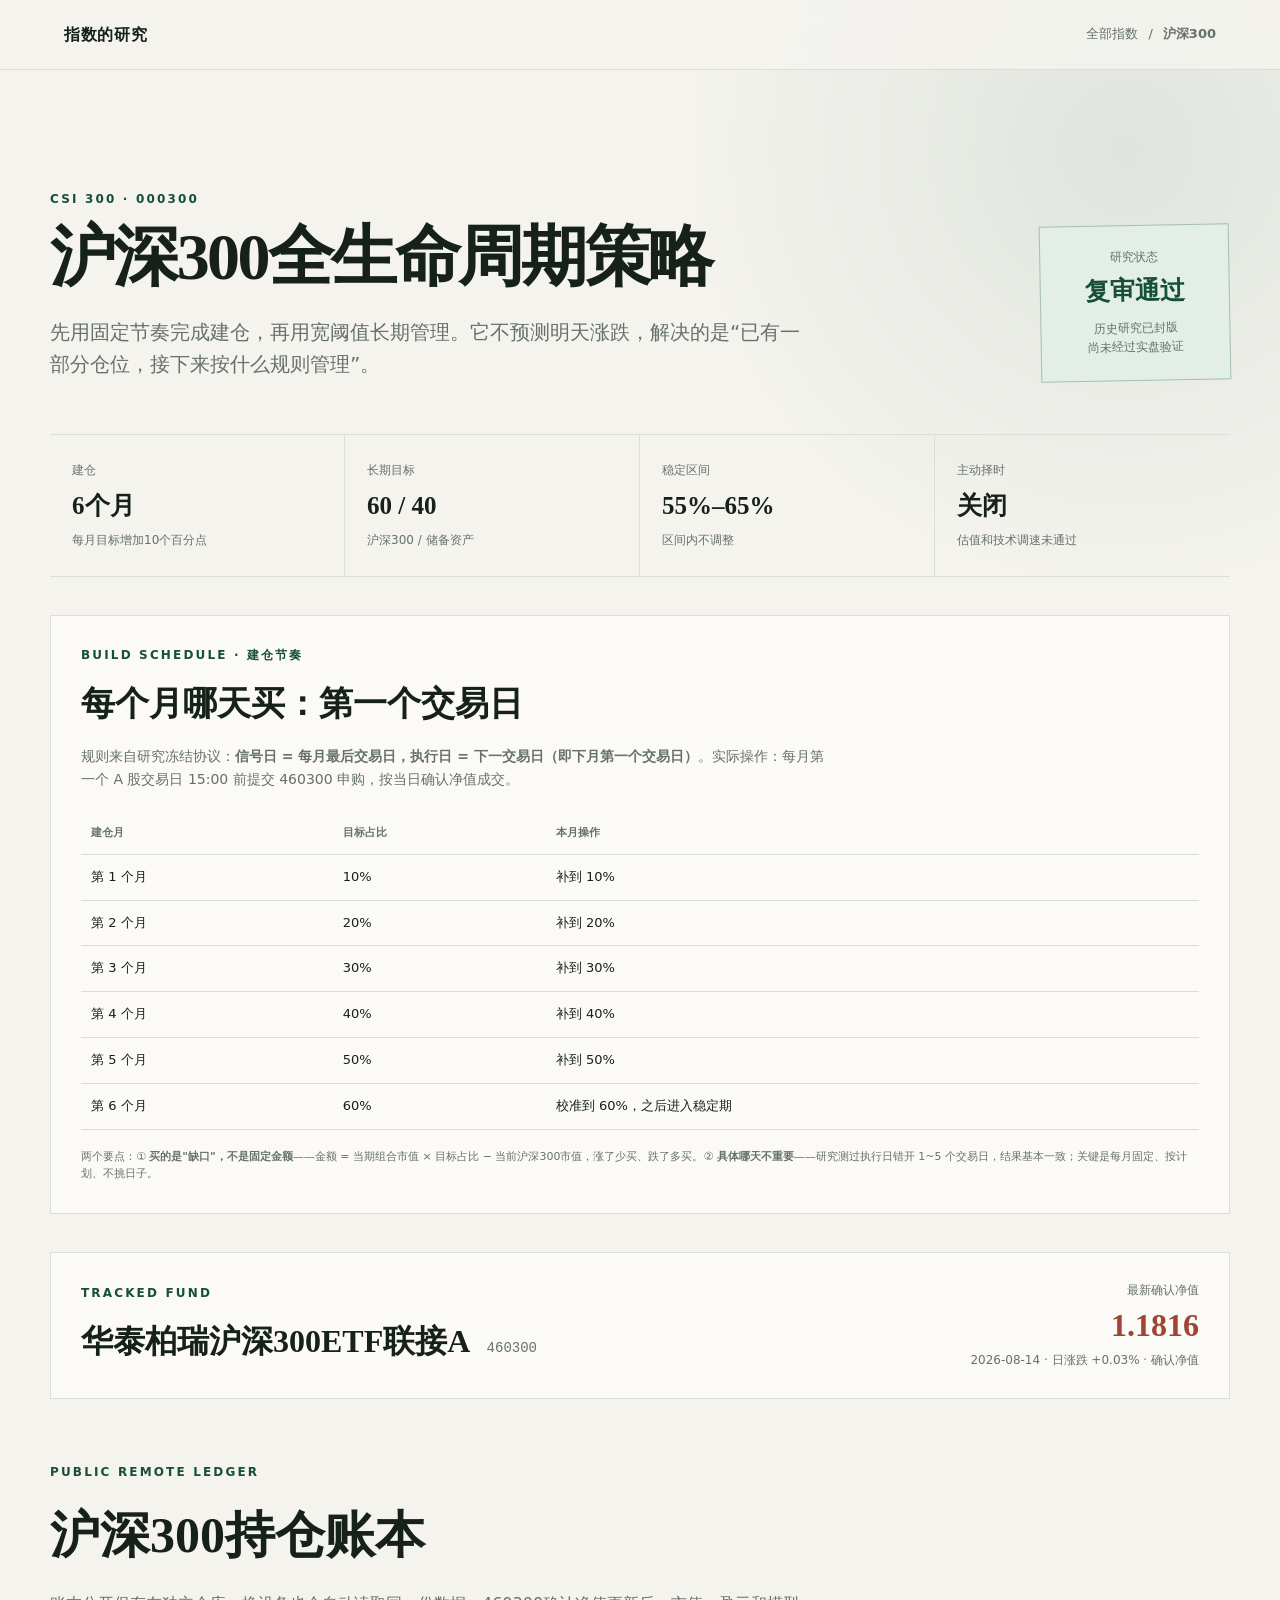
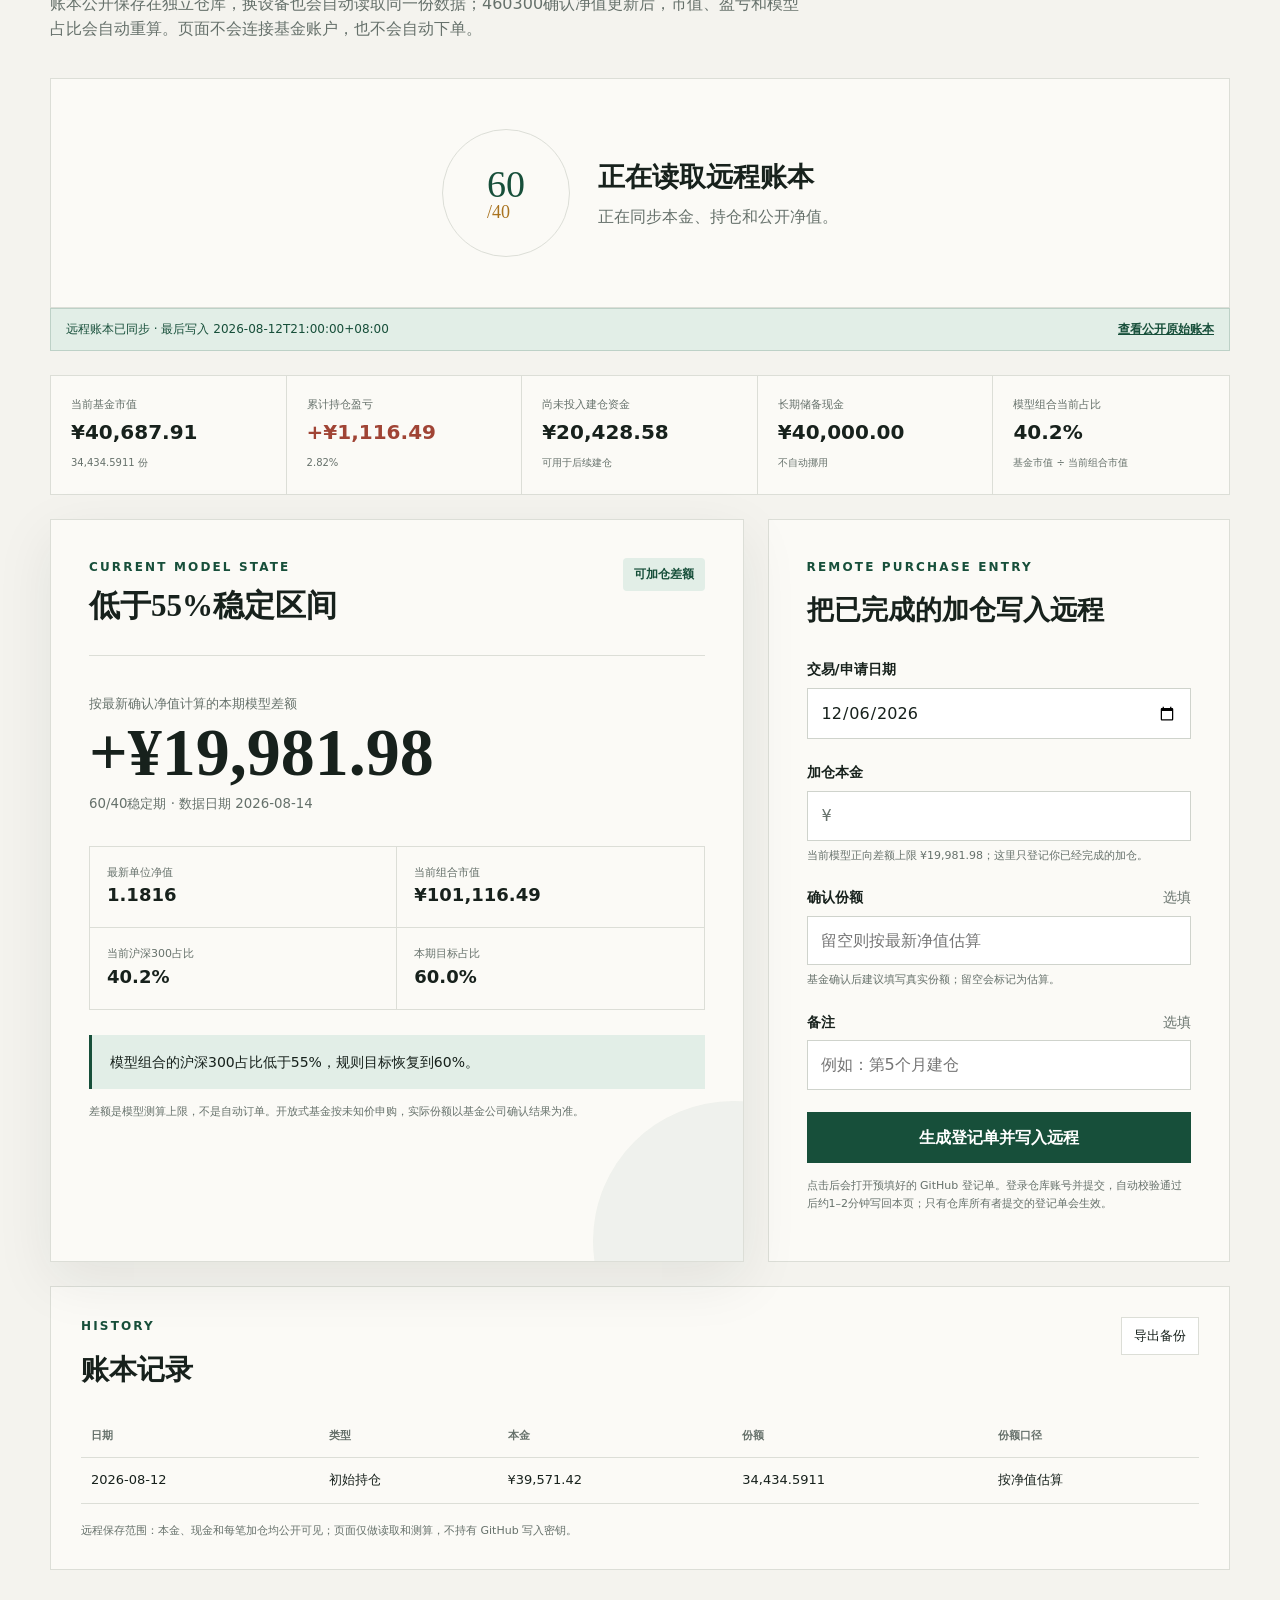
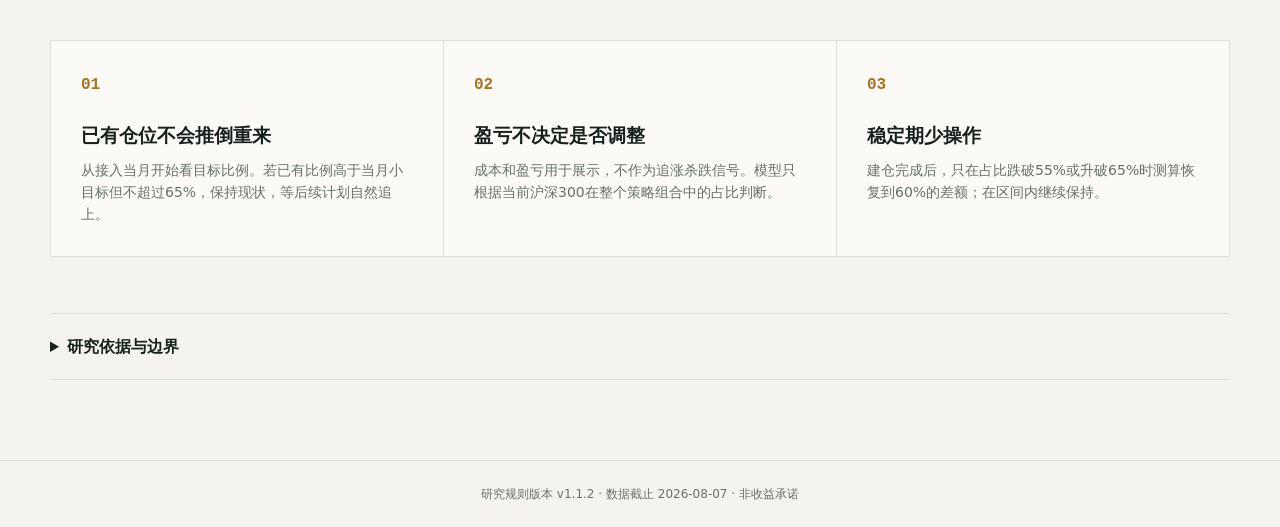
==== commit 60ff1340: "docs(hs300): 补充建仓节奏与每月第一个交易日执行规则" ====
--- a/hs300/index.html
+++ b/hs300/index.html
@@ -32,6 +32,30 @@
       <div><span>长期目标</span><strong>60 / 40</strong><small>沪深300 / 储备资产</small></div>
       <div><span>稳定区间</span><strong>55%–65%</strong><small>区间内不调整</small></div>
       <div><span>主动择时</span><strong>关闭</strong><small>估值和技术调速未通过</small></div>
+    </section>
+
+    <section class="build-schedule">
+      <div class="section-heading">
+        <p class="eyebrow">BUILD SCHEDULE · 建仓节奏</p>
+        <h2>每个月哪天买：第一个交易日</h2>
+        <p>规则来自研究冻结协议：<b>信号日 = 每月最后交易日，执行日 = 下一交易日（即下月第一个交易日）</b>。实际操作：每月第一个 A 股交易日 15:00 前提交 460300 申购，按当日确认净值成交。</p>
+      </div>
+
+      <div class="table-wrap">
+        <table>
+          <thead><tr><th>建仓月</th><th>目标占比</th><th>本月操作</th></tr></thead>
+          <tbody>
+            <tr><td>第 1 个月</td><td>10%</td><td>补到 10%</td></tr>
+            <tr><td>第 2 个月</td><td>20%</td><td>补到 20%</td></tr>
+            <tr><td>第 3 个月</td><td>30%</td><td>补到 30%</td></tr>
+            <tr><td>第 4 个月</td><td>40%</td><td>补到 40%</td></tr>
+            <tr><td>第 5 个月</td><td>50%</td><td>补到 50%</td></tr>
+            <tr><td>第 6 个月</td><td>60%</td><td>校准到 60%，之后进入稳定期</td></tr>
+          </tbody>
+        </table>
+      </div>
+
+      <p class="privacy-note">两个要点：① <b>买的是"缺口"，不是固定金额</b>——金额 = 当期组合市值 × 目标占比 − 当前沪深300市值，涨了少买、跌了多买。② <b>具体哪天不重要</b>——研究测过执行日错开 1~5 个交易日，结果基本一致；关键是每月固定、按计划、不挑日子。</p>
     </section>
 
     <section id="fund-market" class="fund-market" aria-live="polite">
--- a/assets/styles.css
+++ b/assets/styles.css
@@ -118,6 +118,17 @@
 .nav-quote strong { display: block; font-family: Georgia, serif; font-size: 32px; }
 .nav-up { color: var(--red) !important; }
 .nav-down { color: var(--green) !important; }
+
+.build-schedule {
+  margin-top: 38px;
+  padding: 30px;
+  border: 1px solid var(--line);
+  background: var(--paper);
+}
+.build-schedule .section-heading { margin-bottom: 22px; }
+.build-schedule .section-heading h2 { font-size: clamp(24px, 3vw, 34px); }
+.build-schedule .section-heading > p:last-child { font-size: 14px; }
+.build-schedule .table-wrap { margin-top: 0; }
 
 .calculator-section { padding: 86px 0 70px; }
 .ledger-section { padding-top: 64px; }
@@ -224,6 +235,10 @@
   .input-card, .result-card { min-height: auto; }
   .result-card { min-height: 520px; }
   .explain-grid { grid-template-columns: 1fr; }
+  /* 允许 grid 子项收缩: 单列 grid 的 auto 列会被不可断行内容(长URL/长数字)撑开 */
+  #dashboard, .dashboard-grid, .summary-grid, .result-card, #buy-form,
+  .ledger-history, .history-head, .table-wrap, .remote-status,
+  .compact-card, .result-metrics { min-width: 0; }
 }
 
 @media (max-width: 520px) {
@@ -240,4 +255,17 @@
   .fund-market, .history-head, .remote-status, .ledger-loading { flex-direction: column; align-items: flex-start; }
   .nav-quote { min-width: 0; text-align: left; }
   .big-number strong { font-size: 44px; }
-}
+  /* 手机窄屏: 长URL/长数字允许断行; 兜底禁止整体横向滚动 */
+  body { overflow-x: hidden; }
+  .remote-status a { overflow-wrap: anywhere; word-break: break-all; }
+  .summary-grid > div { min-width: 0; }
+  .summary-grid strong, .summary-grid small, .result-metrics strong,
+  .big-number strong, .nav-quote strong { overflow-wrap: anywhere; }
+  .section-heading > p:last-child, .hero-copy, .explain-grid p,
+  .methodology > div { overflow-wrap: anywhere; }
+  .ledger-history { padding: 20px 16px; }
+  .history-head h3 { font-size: 23px; }
+  th, td { padding: 10px 8px; }
+  .rule-strip strong { font-size: 22px; }
+  .review-stamp { flex: 0 0 auto; width: 100%; padding: 16px; }
+}
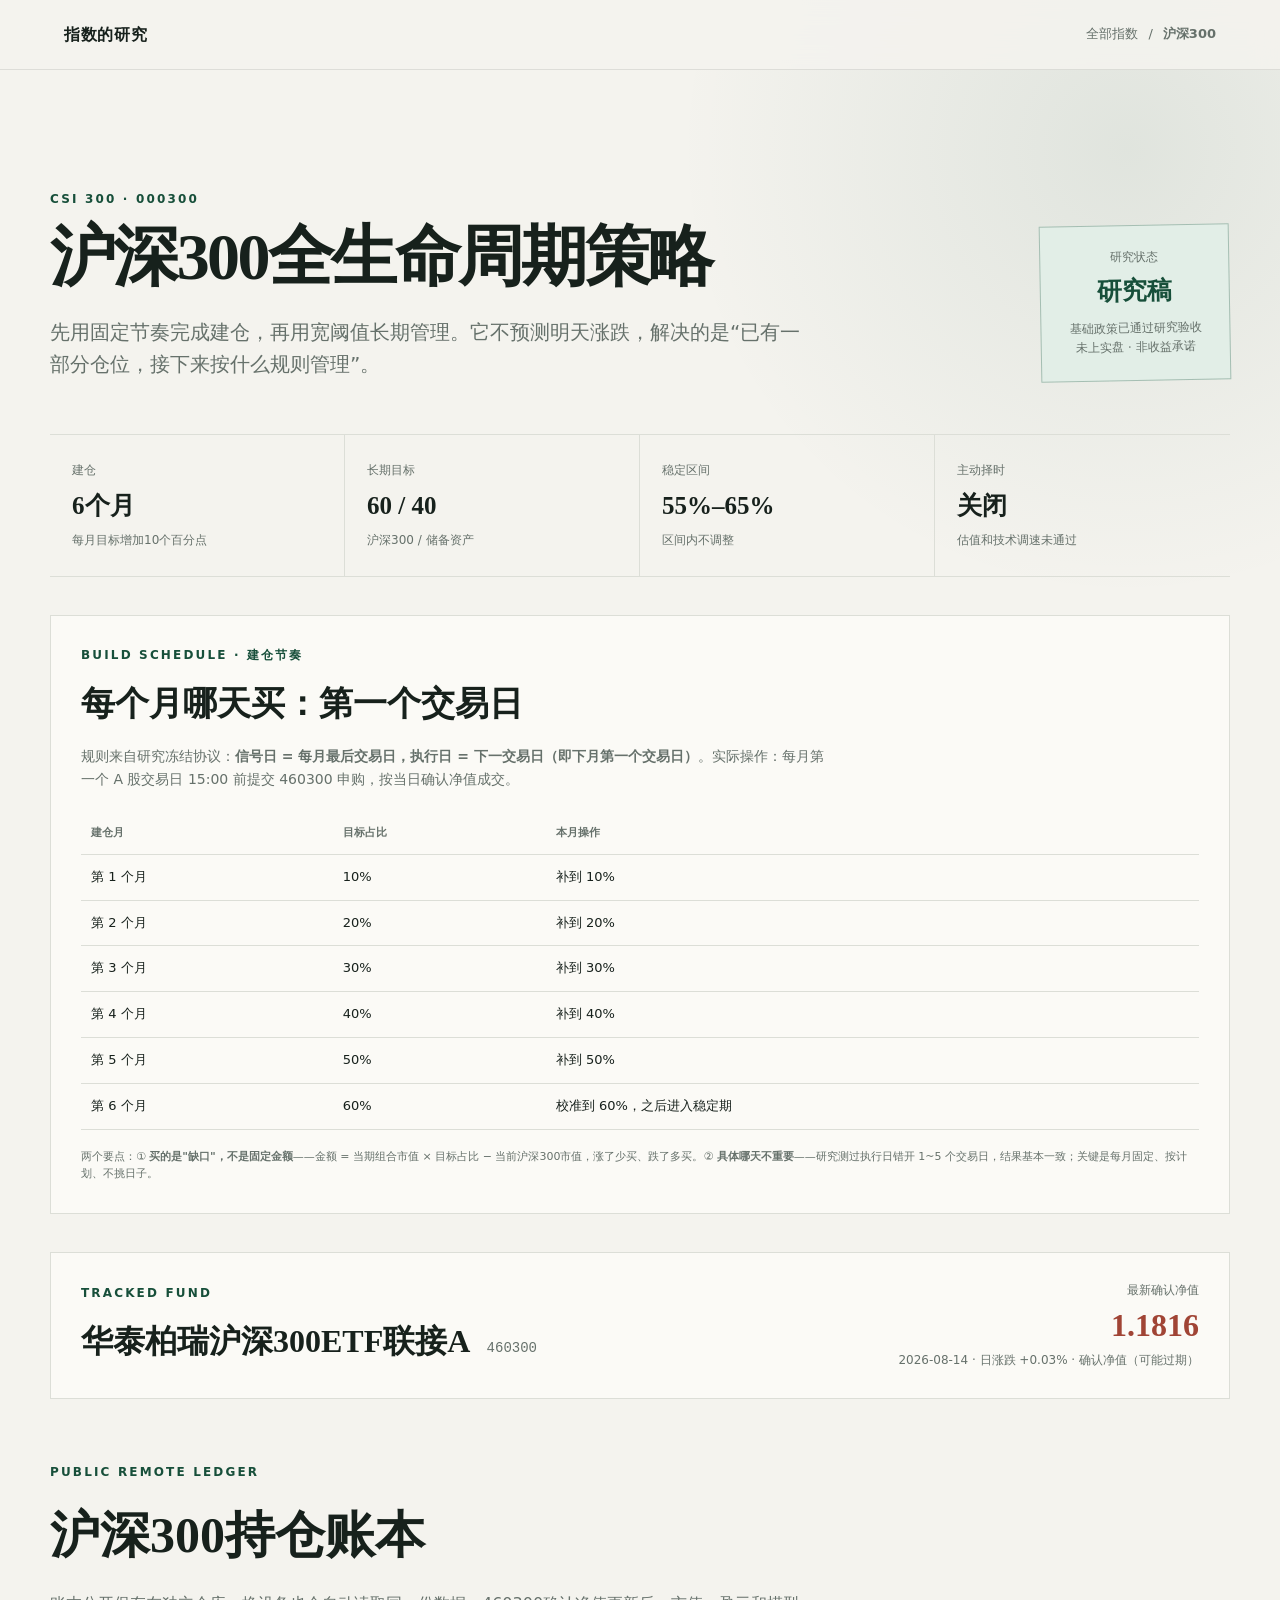
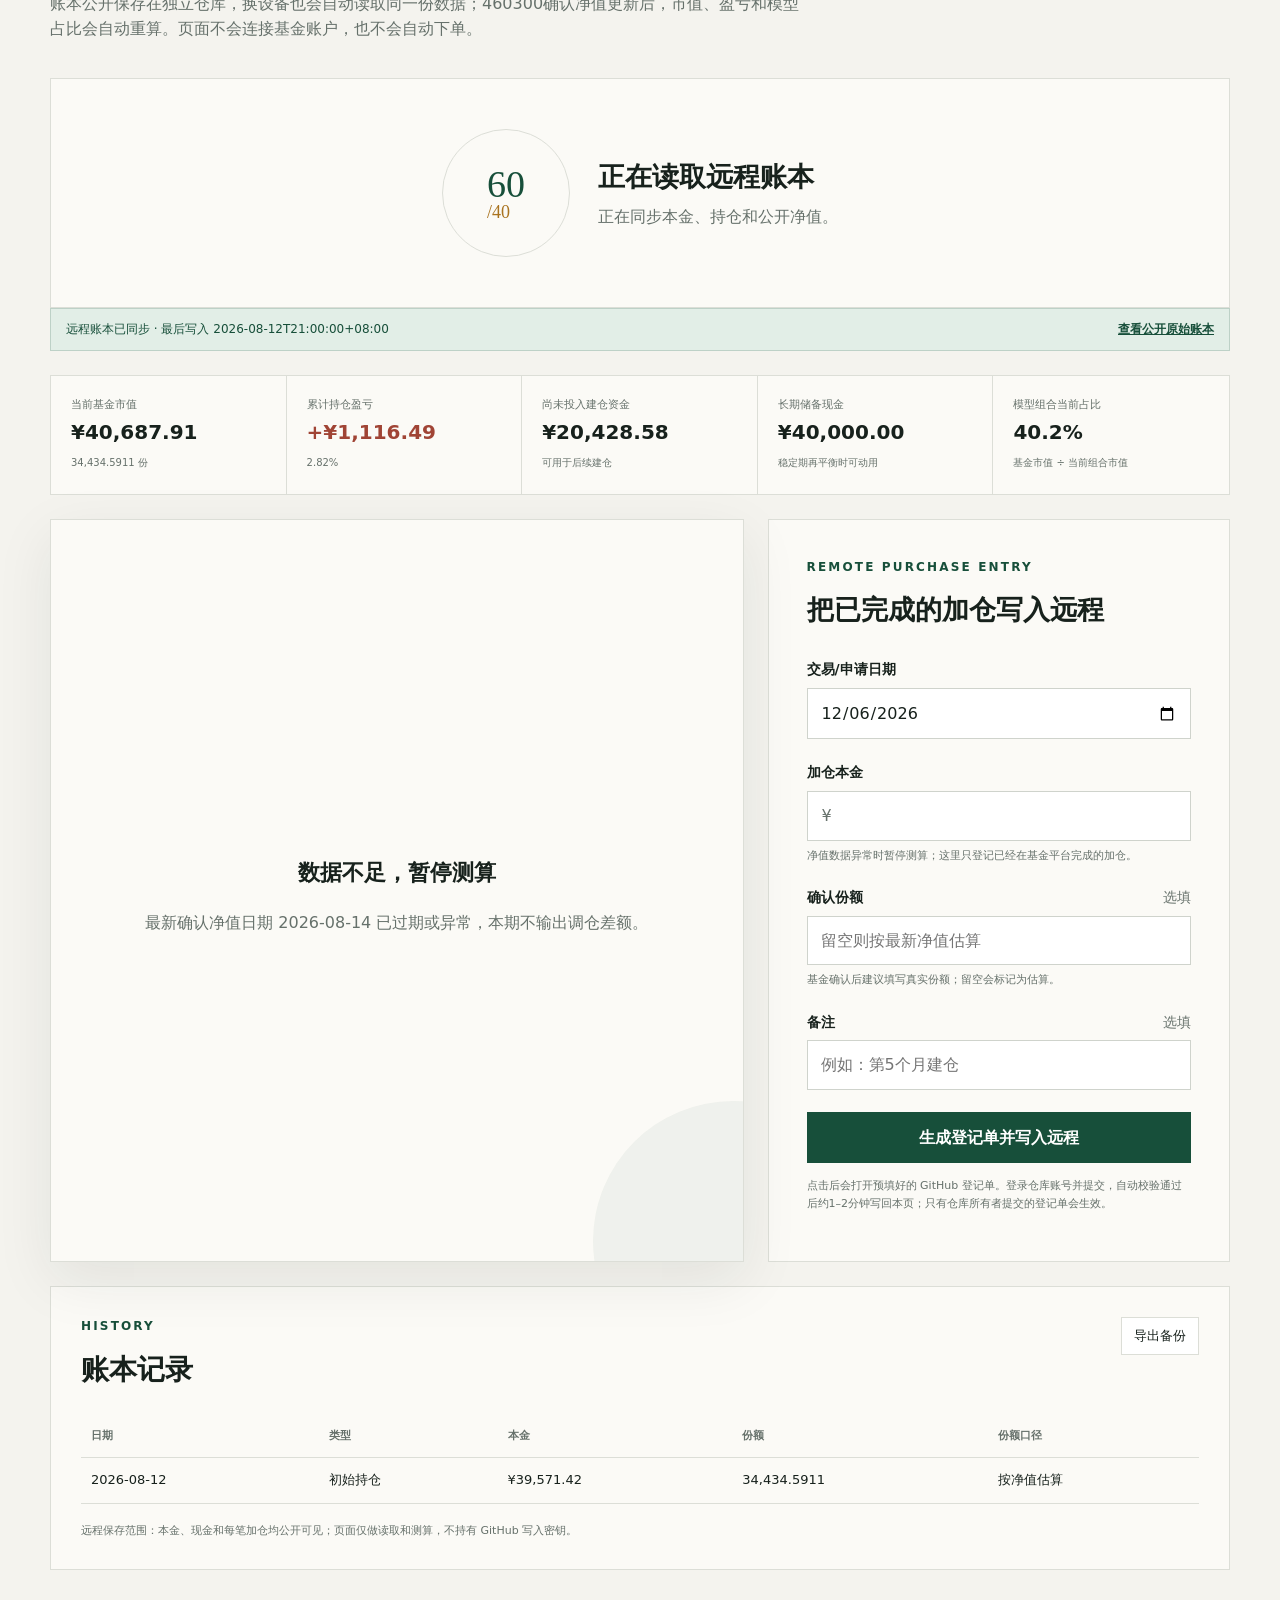
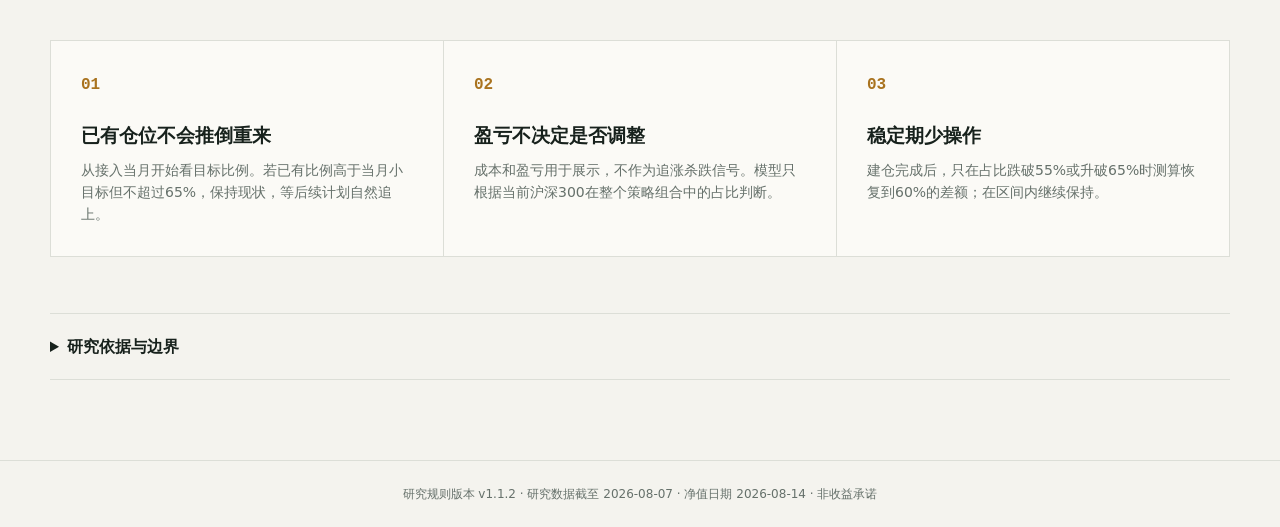
==== commit a345cc25: "fix(hs300): 修正稳定期再平衡、净值数据不足守卫、阶段时区推进与登记幂等" ====
--- a/hs300/index.html
+++ b/hs300/index.html
@@ -22,8 +22,8 @@
       </div>
       <div class="review-stamp">
         <span>研究状态</span>
-        <strong>复审通过</strong>
-        <small>历史研究已封版<br>尚未经过实盘验证</small>
+        <strong>研究稿</strong>
+        <small>基础政策已通过研究验收<br>未上实盘 · 非收益承诺</small>
       </div>
     </section>
 
@@ -162,12 +162,13 @@
           <li>测算差额是规则模型输出，不是订单，也未计入具体基金申赎、滑点、税费和个人约束。</li>
           <li>页面不联网读取基金账户；公开账本由仓库所有者主动登记，网页只读取，不保存 GitHub 密钥。</li>
           <li>基金净值为公开的交易日确认净值，不是盘中估值；申购份额以基金公司最终确认为准。</li>
+          <li>基金若发生分红，单位净值会相应下调，本页不会自动记录分红；现金分红到账后请自行计入，以免把分红误显示为浮亏。</li>
         </ul>
       </div>
     </details>
   </main>
 
-  <footer class="site-footer">研究规则版本 v1.1.2 · 数据截止 2026-08-07 · 非收益承诺</footer>
+  <footer class="site-footer">研究规则版本 v1.1.2 · 研究数据截至 2026-08-07 · 净值日期 <span id="footer-nav-date">—</span> · 非收益承诺</footer>
   <script src="../assets/hs300.js" defer></script>
 </body>
 </html>
